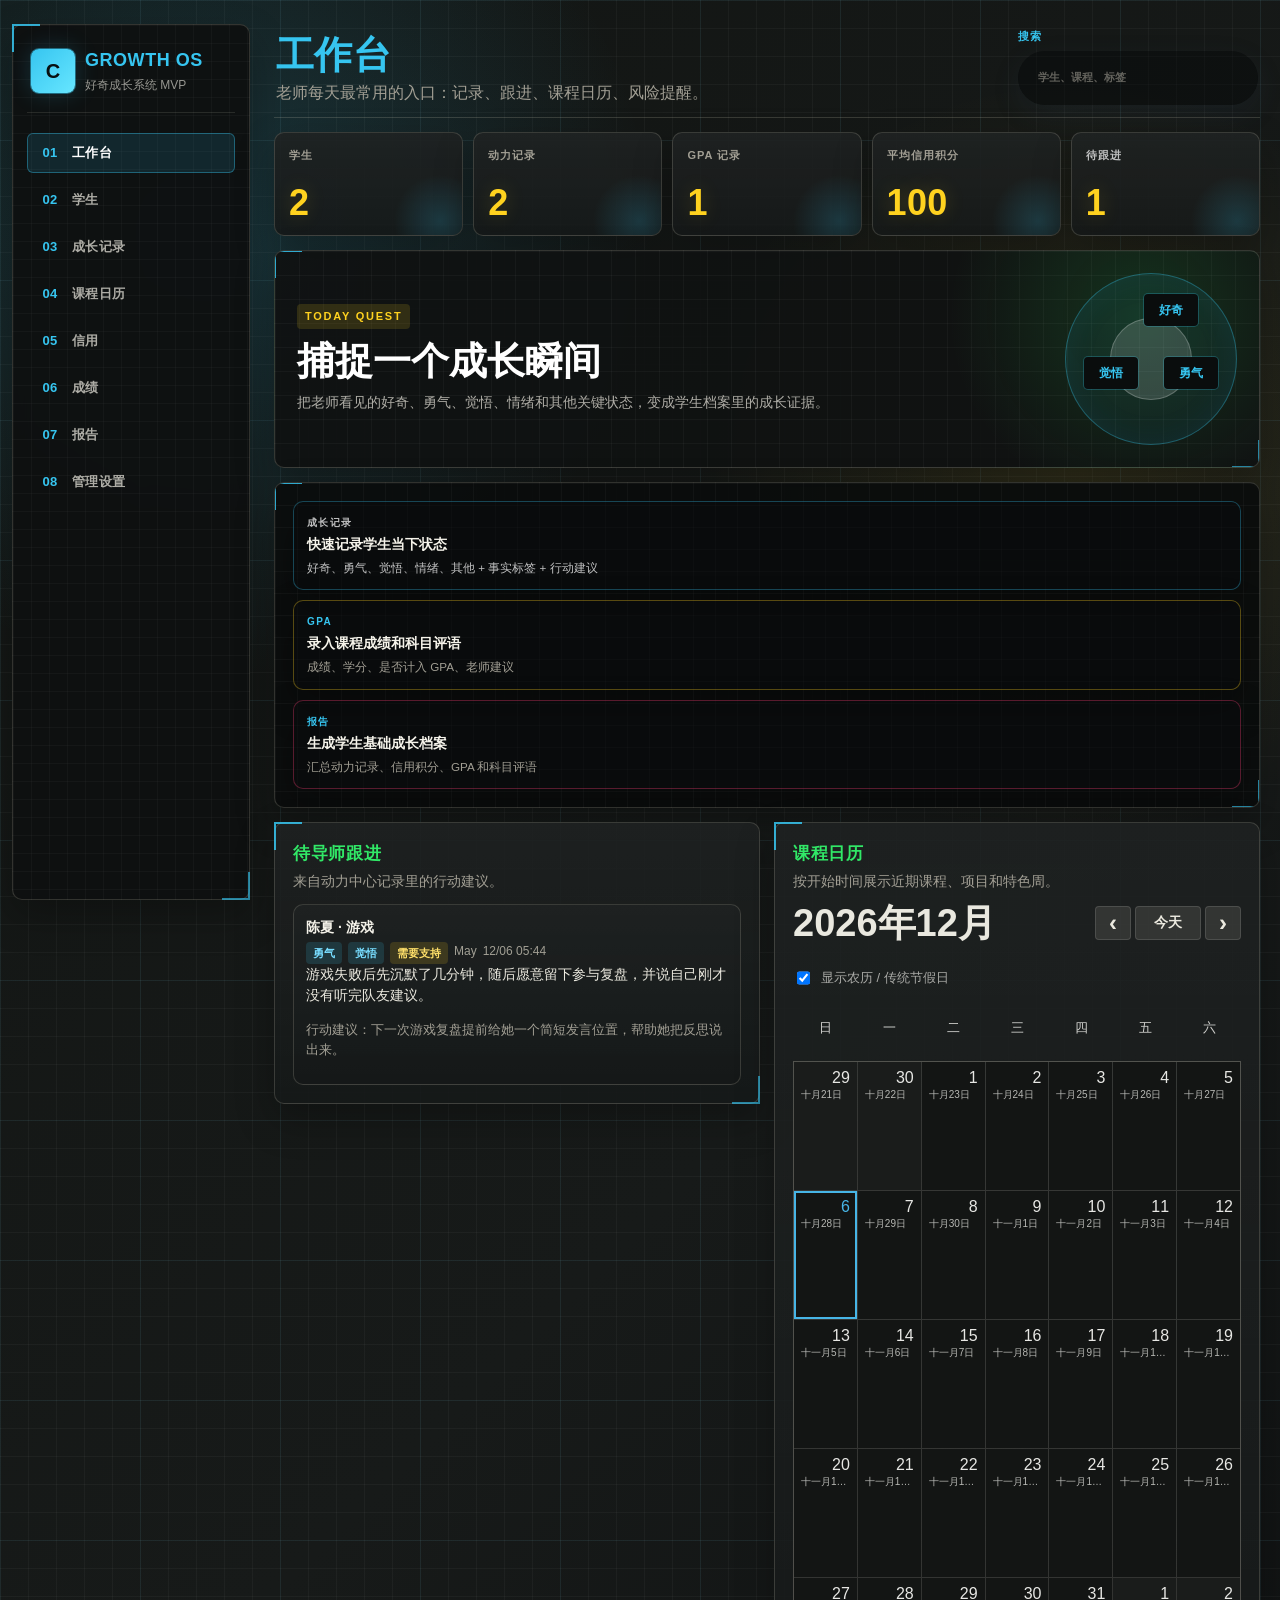
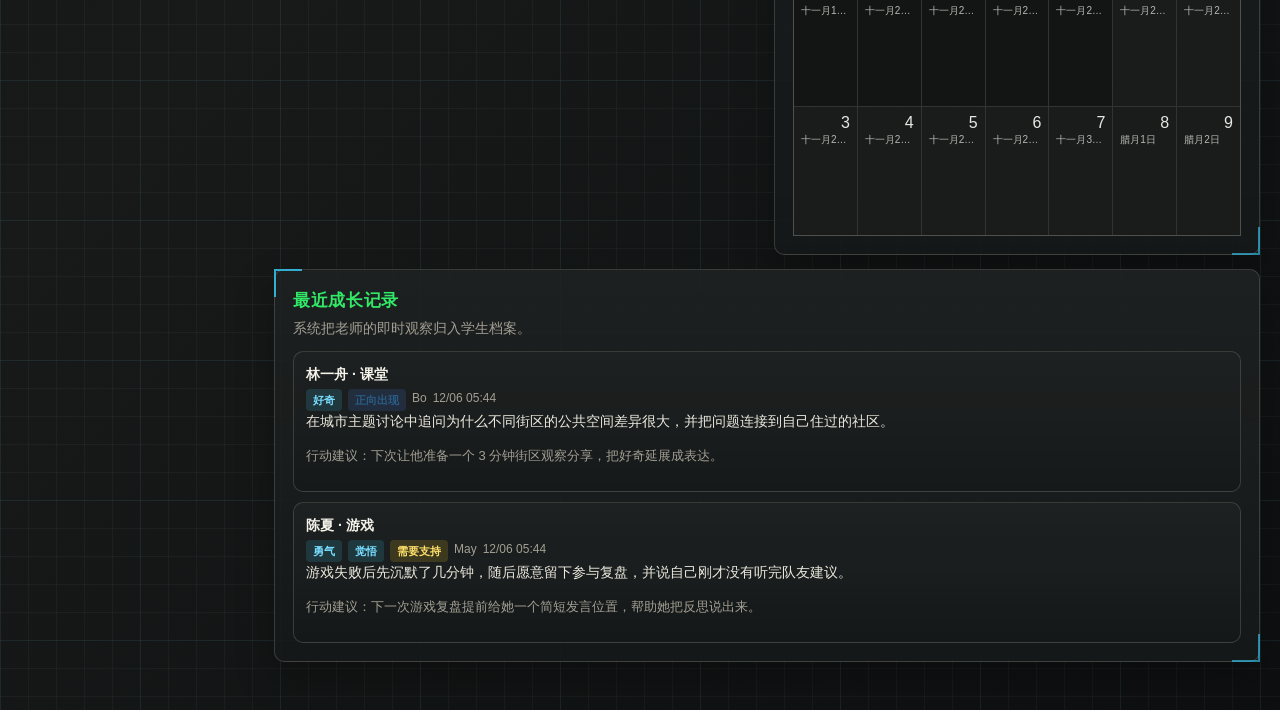
==== growth-os-mvp/index.html @ 8e1466d5 "Add Growth OS MVP" ====
<!doctype html>
<html lang="zh-CN">
<head>
  <meta charset="utf-8">
  <meta name="viewport" content="width=device-width, initial-scale=1">
  <title>CURIONESTY Growth OS MVP</title>
  <link rel="stylesheet" href="./styles.css">
</head>
<body>
  <div class="app-shell">
    <aside class="sidebar" aria-label="主导航">
      <div class="brand">
        <div class="brand-mark">C</div>
        <div>
          <div class="brand-title">Growth OS</div>
          <div class="brand-subtitle">好奇成长系统 MVP</div>
        </div>
      </div>
      <nav class="nav" id="nav"></nav>
    </aside>

    <main class="main">
      <header class="topbar">
        <div>
          <h1 id="pageTitle">工作台</h1>
          <p id="pageSubtitle">老师每天最常用的入口：记录、跟进、课程日历、风险提醒。</p>
        </div>
        <div class="top-actions">
          <label class="search-box">
            <span>搜索</span>
            <input id="globalSearch" type="search" placeholder="学生、课程、标签">
          </label>
        </div>
      </header>

      <section class="view active" id="view-dashboard" data-title="工作台" data-subtitle="老师每天最常用的入口：记录、跟进、课程日历、风险提醒。">
        <div class="stats-grid">
          <div class="stat-block">
            <span>学生</span>
            <strong id="statStudents">0</strong>
          </div>
          <div class="stat-block">
            <span>动力记录</span>
            <strong id="statMotivation">0</strong>
          </div>
          <div class="stat-block">
            <span>GPA 记录</span>
            <strong id="statGrades">0</strong>
          </div>
          <div class="stat-block">
            <span>平均信用积分</span>
            <strong id="statCredit">0</strong>
          </div>
          <div class="stat-block">
            <span>待跟进</span>
            <strong id="statFollowups">0</strong>
          </div>
        </div>

        <div class="workspace-grid">
          <section class="growth-hero">
            <div>
              <span class="hero-kicker">Today Quest</span>
              <h2>捕捉一个成长瞬间</h2>
              <p>把老师看见的好奇、勇气、觉悟、情绪和其他关键状态，变成学生档案里的成长证据。</p>
            </div>
            <div class="hero-orbit" aria-hidden="true">
              <span>好奇</span>
              <span>勇气</span>
              <span>觉悟</span>
            </div>
          </section>
          <section class="panel calendar-panel">
            <div class="panel-head">
              <h2>今日工作台</h2>
              <p>优先处理老师每天最常用的入口。</p>
            </div>
            <div class="action-list">
              <button class="action-row" data-jump="motivation" type="button">
                <span class="action-kicker">成长记录</span>
                <strong>快速记录学生当下状态</strong>
                <small>好奇、勇气、觉悟、情绪、其他 + 事实标签 + 行动建议</small>
              </button>
              <button class="action-row" data-jump="gpa" type="button">
                <span class="action-kicker">GPA</span>
                <strong>录入课程成绩和科目评语</strong>
                <small>成绩、学分、是否计入 GPA、老师建议</small>
              </button>
              <button class="action-row" data-jump="reports" type="button">
                <span class="action-kicker">报告</span>
                <strong>生成学生基础成长档案</strong>
                <small>汇总动力记录、信用积分、GPA 和科目评语</small>
              </button>
            </div>
          </section>

          <section class="panel">
            <div class="panel-head">
              <h2>待导师跟进</h2>
              <p>来自动力中心记录里的行动建议。</p>
            </div>
            <div id="followupList" class="record-list empty-aware"></div>
          </section>
          <section class="panel">
            <div class="panel-head">
              <h2>课程日历</h2>
              <p>按开始时间展示近期课程、项目和特色周。</p>
            </div>
            <div id="calendarList" class="calendar-list empty-aware"></div>
          </section>
        </div>

        <section class="panel">
          <div class="panel-head">
            <h2>最近成长记录</h2>
            <p>系统把老师的即时观察归入学生档案。</p>
          </div>
          <div id="recentRecords" class="timeline-list empty-aware"></div>
        </section>
      </section>

      <section class="view" id="view-students" data-title="学生档案" data-subtitle="一生一学号，所有中心和项目记录都归入同一个学生档案。">
        <div class="students-layout">
          <section class="panel student-editor-panel">
            <div class="panel-head">
              <h2 id="studentFormTitle">新增学生</h2>
              <p>第一版先保存关键字段，后续可扩展家庭、健康、合同等信息。</p>
            </div>
            <form id="studentForm" class="form-grid">
              <label>中文名<input name="name" required placeholder="例：林一舟"></label>
              <label>英文名<input name="englishName" placeholder="例：Leo"></label>
              <label>学号<input name="studentNo" required placeholder="例：C2026001"></label>
              <label>年龄<input name="age" type="number" min="9" max="20" placeholder="13"></label>
              <label>当前项目
                <select name="program">
                  <option>好奇学习社区</option>
                  <option>KIID SCHOOL 钥匙玩校</option>
                  <option>好奇新生社区</option>
                  <option>好奇·清迈</option>
                </select>
              </label>
              <label>学院标签<select name="academyId" data-academy-select></select></label>
              <label>状态
                <select name="status">
                  <option>好奇在读</option>
                  <option>毕业</option>
                  <option>离开</option>
                  <option>成都新生社区在读</option>
                  <option>深圳新生社区在读</option>
                </select>
              </label>
              <label class="wide">标签<input name="tags" placeholder="阅读强、需要情绪支持、项目型学习"></label>
              <label class="wide">备注<textarea name="notes" rows="3" placeholder="需要老师特别留意的信息"></textarea></label>
              <div class="form-actions wide">
                <button class="primary-button" id="studentSubmitButton" type="submit">保存学生</button>
                <button class="secondary-button" id="cancelStudentEdit" type="button" hidden>取消编辑</button>
              </div>
            </form>
          </section>
          <section class="panel student-list-panel">
            <div class="panel-head">
              <h2>学生列表</h2>
              <p>点击学生可在右侧模块中继续记录。</p>
            </div>
            <details class="filter-details">
              <summary>筛选学生</summary>
              <div class="module-filter-grid">
                <div>
                  <h3>状态筛选</h3>
                  <div id="studentStatusFilters" class="checkbox-grid compact-filter"></div>
                </div>
                <div>
                  <h3>学院筛选</h3>
                  <div id="studentAcademyFilters" class="checkbox-grid compact-filter"></div>
                </div>
              </div>
            </details>
            <div id="studentList" class="student-list empty-aware"></div>
          </section>
          <section class="panel utility-panel">
            <div class="panel-head">
              <h2>名单导入 / 导出</h2>
              <p>使用 CSV/TSV，Excel、Google Sheet、Numbers 都可以打开或另存。</p>
            </div>
            <div class="tool-block">
              <h3>自定义导出字段</h3>
              <div id="studentExportFields" class="checkbox-grid"></div>
              <div class="form-actions">
                <button class="primary-button" id="exportStudentsButton" type="button">导出学生名单</button>
                <button class="secondary-button" id="downloadStudentTemplate" type="button">下载导入模板</button>
              </div>
            </div>
            <div class="tool-block">
              <h3>批量导入学生</h3>
              <label>上传 CSV / TSV 文件<input id="studentImportFile" type="file" accept=".csv,.tsv,.txt,text/csv,text/tab-separated-values"></label>
              <p class="muted-text">导入时按“学号”匹配：学号已存在则更新，学号不存在则新增。</p>
              <div id="studentImportPreview" class="import-preview empty-aware"></div>
            </div>
          </section>
        </div>
      </section>

      <section class="view" id="view-motivation" data-title="成长记录" data-subtitle="老师快速记录学生状态：事实、维度、行动建议，自动进入成长档案。">
        <div class="two-column">
          <section class="panel">
            <div class="panel-head">
              <h2>快速记录</h2>
              <p>目标是 30 秒内完成一条能进入成长档案的事实记录。</p>
            </div>
            <details class="filter-details">
              <summary>筛选学生</summary>
              <div class="module-filter-grid">
                <div>
                  <h3>状态筛选</h3>
                  <div id="motivationStatusFilters" class="checkbox-grid compact-filter"></div>
                </div>
                <div>
                  <h3>学院筛选</h3>
                  <div id="motivationAcademyFilters" class="checkbox-grid compact-filter"></div>
                </div>
              </div>
            </details>
            <form id="motivationForm" class="form-grid">
              <label>学生<select name="studentId" id="motivationStudentSelect" required></select></label>
              <label>记录老师<input name="teacher" required placeholder="例：Bo"></label>
              <label>发生场景
                <select name="scene">
                  <option>课堂</option>
                  <option>学院游戏</option>
                  <option>夜总会</option>
                  <option>嗨玩周</option>
                  <option>常识周</option>
                  <option>露营周</option>
                  <option>创造周</option>
                  <option>做事</option>
                  <option>自由时间</option>
                  <option>假期</option>
                  <option>阅读</option>
                  <option>运动</option>
                  <option>生活</option>
                  <option>冲突</option>
                  <option>夏令营</option>
                  <option>冬令营</option>
                  <option>其他时间</option>
                </select>
              </label>
              <label>状态倾向
                <select name="statusTone">
                  <option>正向出现</option>
                  <option>需要支持</option>
                  <option>明显波动</option>
                </select>
              </label>
              <fieldset class="wide">
                <legend>成长维度</legend>
                <label><input type="checkbox" name="dimension" value="好奇"> 好奇</label>
                <label><input type="checkbox" name="dimension" value="勇气"> 勇气</label>
                <label><input type="checkbox" name="dimension" value="觉悟"> 觉悟</label>
                <label><input type="checkbox" name="dimension" value="情绪"> 情绪</label>
                <label><input type="checkbox" name="dimension" value="其他"> 其他</label>
              </fieldset>
              <label class="wide">事实标签<input name="tags" placeholder="主动提问、面对失败、自我反思"></label>
              <label class="wide">事实描述<textarea name="fact" required rows="4" placeholder="只写老师看到的具体行为，不先下判断。"></textarea></label>
              <label class="wide">行动建议<textarea name="suggestion" rows="3" placeholder="下一步如何支持这个学生。"></textarea></label>
              <label class="check-row wide"><input type="checkbox" name="followUp"> 需要导师跟进</label>
              <button class="primary-button wide" type="submit">保存动力记录</button>
            </form>
          </section>
          <section class="panel">
            <div class="panel-head">
              <h2>动力记录</h2>
              <p>自动进入学生成长时间线。</p>
            </div>
            <div id="motivationList" class="record-list empty-aware"></div>
          </section>
        </div>
      </section>

      <section class="view" id="view-courses" data-title="课程日历" data-subtitle="课程、项目、特色周、节假日和重复排期统一管理。">
        <div class="two-column">
          <section class="panel">
            <div class="panel-head">
              <h2 id="courseFormTitle">新增课程/项目</h2>
              <p>课程可关联中心和成长路径。</p>
            </div>
            <form id="courseForm" class="form-grid">
              <label class="wide">名称<input name="name" required placeholder="例：通识：城市如何生长"></label>
              <label>所属中心
                <select name="center">
                  <option>动力中心</option>
                  <option>游戏中心</option>
                  <option>通识中心</option>
                </select>
              </label>
              <fieldset>
                <legend>成长路径</legend>
                <label><input type="checkbox" name="paths" value="自治"> 自治</label>
                <label><input type="checkbox" name="paths" value="阅读"> 阅读</label>
                <label><input type="checkbox" name="paths" value="通识" checked> 通识</label>
                <label><input type="checkbox" name="paths" value="行动"> 行动</label>
              </fieldset>
              <label>老师<input name="teacher" placeholder="任课老师"></label>
              <fieldset class="wide">
                <legend>属性</legend>
                <label><input type="checkbox" name="attributes" value="特色周"> 特色周</label>
                <label><input type="checkbox" name="attributes" value="必修课程"> 必修课程</label>
                <label><input type="checkbox" name="attributes" value="通识课程"> 通识课程</label>
                <label><input type="checkbox" name="attributes" value="通识选修"> 通识选修</label>
                <label><input type="checkbox" name="attributes" value="项目选修"> 项目选修</label>
                <label><input type="checkbox" name="attributes" value="必读书"> 必读书</label>
                <label><input type="checkbox" name="attributes" value="做事课"> 做事课</label>
              </fieldset>
              <label>开始时间<input name="startAt" type="datetime-local"></label>
              <label>结束时间<input name="endAt" type="datetime-local"></label>
              <label class="check-row"><input type="checkbox" name="repeatWeekly"> 每周重复</label>
              <label>重复到<input name="repeatUntil" type="date"></label>
              <label>规则制定老师<input name="ruleOwner" placeholder="默认任课老师"></label>
              <label>日常表现权重 %<input id="dailyWeightInput" name="dailyWeight" type="number" min="0" max="100" value="60"></label>
              <label>期末测试权重 %<input id="finalWeightInput" name="finalWeight" type="number" min="0" max="100" value="40"></label>
              <label class="wide">说明<textarea name="description" rows="3" placeholder="课程目标、作品要求、是否计入 GPA"></textarea></label>
              <div class="form-actions wide">
                <button class="primary-button" id="courseSubmitButton" type="submit">保存课程/项目</button>
                <button class="secondary-button" id="cancelCourseEdit" type="button" hidden>取消编辑</button>
              </div>
            </form>
          </section>
          <section class="panel">
            <div class="panel-head">
              <h2>课程/项目列表</h2>
              <p>后续可扩展课次、教室、学期、报名名单。</p>
            </div>
            <details class="filter-details">
              <summary>筛选学生范围</summary>
              <div class="module-filter-grid">
                <div>
                  <h3>状态筛选</h3>
                  <div id="courseStatusFilters" class="checkbox-grid compact-filter"></div>
                </div>
                <div>
                  <h3>学院筛选</h3>
                  <div id="courseAcademyFilters" class="checkbox-grid compact-filter"></div>
                </div>
              </div>
            </details>
            <div id="courseStudentPreview" class="student-chip-list"></div>
            <div id="courseList" class="record-list empty-aware"></div>
          </section>
        </div>
      </section>

      <section class="view" id="view-attendance" data-title="信用" data-subtitle="记录信用加减项，查看信用分影响线和风险学生。">
        <section class="panel credit-policy-panel">
          <div class="panel-head">
            <h2>信用积分规则总则</h2>
            <p>默认只显示关键规则；完整总则和管理员编辑已折叠。</p>
          </div>
          <div class="form-actions" style="margin-bottom: 12px;">
            <button class="secondary-button" data-jump="import" type="button">进入管理设置</button>
          </div>
          <div id="creditPolicyView" class="policy-view"></div>
        </section>
        <div class="two-column">
          <section class="panel">
            <div class="panel-head">
              <h2>保存信用积分</h2>
              <p>每位学生每学季默认 100 分，按课程和日期记录加减项。</p>
            </div>
            <details class="filter-details">
              <summary>筛选学生</summary>
              <div class="module-filter-grid">
                <div>
                  <h3>状态筛选</h3>
                  <div id="creditStatusFilters" class="checkbox-grid compact-filter"></div>
                </div>
                <div>
                  <h3>学院筛选</h3>
                  <div id="creditAcademyFilters" class="checkbox-grid compact-filter"></div>
                </div>
              </div>
            </details>
            <div class="tool-block">
              <h3>添加单条信用记录</h3>
              <form id="creditEntryForm" class="form-grid compact">
                <label>学生<select name="studentId" id="creditStudentSelect" required></select></label>
                <label>积分条目<select name="ruleId" data-credit-rule-select required></select></label>
                <label>日期<input name="date" type="date" required></label>
                <label>记录老师<input name="teacher" placeholder="记录老师"></label>
                <label class="wide">关联课程/项目<select name="courseId" data-course-select-optional></select></label>
                <label class="wide">备注<input name="note" placeholder="例：生活老师审核通过；迟到20分钟；公共服务完成"></label>
                <button class="primary-button wide" type="submit">添加信用条目</button>
              </form>
            </div>
            <div class="tool-block">
              <h3>批量记录</h3>
            <form id="attendanceForm" class="attendance-form">
              <div class="form-grid compact">
                <label>课程/项目<select name="courseId" data-course-select required></select></label>
                <label>日期<input name="date" type="date" required></label>
                <label>记录老师<input name="teacher" placeholder="记录老师"></label>
              </div>
              <div id="attendanceTable" class="attendance-table"></div>
              <button class="primary-button" type="submit">保存本次信用积分</button>
            </form>
            </div>
          </section>
        </div>
        <section class="panel">
          <div class="panel-head">
            <h2>最近信用积分</h2>
            <p>可在总览页和学生报告中汇总。</p>
          </div>
          <div id="attendanceList" class="record-list empty-aware"></div>
        </section>
        <section class="panel">
          <div class="panel-head">
            <h2>信用数据分析</h2>
            <p>按 100 分初始分和 2.6 规则自动判断福利、限制、复活风险。</p>
          </div>
          <div id="creditAnalytics"></div>
        </section>
      </section>

      <section class="view" id="view-gpa" data-title="成绩" data-subtitle="录入课程表现、科目评语、GPA 和老师评分规则快照。">
        <div class="two-column">
          <section class="panel">
            <div class="panel-head">
              <h2>录入课程表现</h2>
              <p>先记录日常表现和科目评语；如果有期末测试，系统按课程规则合成总评。</p>
            </div>
            <details class="filter-details">
              <summary>筛选学生</summary>
              <div class="module-filter-grid">
                <div>
                  <h3>状态筛选</h3>
                  <div id="gradeStatusFilters" class="checkbox-grid compact-filter"></div>
                </div>
                <div>
                  <h3>学院筛选</h3>
                  <div id="gradeAcademyFilters" class="checkbox-grid compact-filter"></div>
                </div>
              </div>
            </details>
            <form id="gradeForm" class="form-grid">
              <label>学生<select name="studentId" id="gradeStudentSelect" required></select></label>
              <label>课程/科目<select name="courseId" data-course-select required></select></label>
              <label>任课老师<input name="teacher" required placeholder="任课老师"></label>
              <label>周期<input name="term" placeholder="2026 春季 / 项目第 1 期"></label>
              <label>日常表现<input name="dailyScore" required type="number" min="0" max="100" placeholder="88"></label>
              <label>期末测试<input name="finalScore" type="number" min="0" max="100" placeholder="可留空"></label>
              <label>学分/权重<input name="credit" type="number" min="0.5" step="0.5" value="1"></label>
              <label class="check-row wide"><input type="checkbox" name="countsGpa" checked> 计入 GPA</label>
              <label class="wide">科目评语<textarea name="comment" required rows="4" placeholder="学生在本科目中的表现、优势、困难与下一步建议。"></textarea></label>
              <label class="wide">代表性作品/链接<input name="artifact" placeholder="作品链接或文件名"></label>
              <button class="primary-button wide" type="submit">保存成绩与评语</button>
            </form>
          </section>
          <section class="panel">
            <div class="panel-head">
              <h2>GPA 输出</h2>
              <p>按学生汇总已录入且计入 GPA 的课程。</p>
            </div>
            <div id="gpaSummary" class="gpa-grid empty-aware"></div>
            <div id="gradeList" class="record-list empty-aware"></div>
          </section>
        </div>
      </section>

      <section class="view" id="view-reports" data-title="报告" data-subtitle="筛选学生，生成内部成长档案草稿，后续扩展家长版和学生版。">
        <section class="panel">
          <div class="panel-head">
            <h2>生成报告</h2>
            <p>先生成内部草稿，后续再做家长版、学生版、导师版模板。</p>
          </div>
          <details class="filter-details">
            <summary>筛选学生</summary>
            <div class="report-filter-grid">
              <div>
                <h3>状态筛选</h3>
                <div id="reportStatusFilters" class="checkbox-grid compact-filter"></div>
              </div>
              <div>
                <h3>学院筛选</h3>
                <div id="reportAcademyFilters" class="checkbox-grid compact-filter"></div>
              </div>
            </div>
          </details>
          <div class="report-controls">
            <label>选择学生<select id="reportStudent"></select></label>
            <button class="primary-button" id="generateReport" type="button">生成报告</button>
            <button class="secondary-button" id="printReport" type="button">打印 / 存为 PDF</button>
          </div>
        </section>
        <article id="reportOutput" class="report-output panel"></article>
      </section>

      <section class="view" id="view-import" data-title="管理设置" data-subtitle="管理员维护基础设置、规则、导入导出和外部资料归档。">
        <section class="settings-hero panel">
          <div>
            <span class="hero-kicker">Admin Settings</span>
            <h2>把配置放在后台，把老师的页面留给记录和判断</h2>
            <p>学院、校历、信用规则、外部资料归档都在这里维护。正式版接权限后，本页只对管理员开放。</p>
          </div>
        </section>
        <div class="two-column">
          <section class="panel">
            <div class="panel-head">
              <h2>学院设置</h2>
              <p>新增、编辑、删除学院；离开和毕业学生会自动归为无学院。</p>
            </div>
            <form id="academyForm" class="form-grid compact">
              <label>学院名称<input name="name" required placeholder="例：赤焰学院"></label>
              <label>学院颜色
                <select name="color">
                  <option value="red">红</option>
                  <option value="yellow">黄</option>
                  <option value="blue">蓝</option>
                  <option value="green">绿</option>
                  <option value="teal">青</option>
                  <option value="violet">紫</option>
                </select>
              </label>
              <div class="form-actions wide">
                <button class="primary-button" id="academySubmitButton" type="submit">新增学院</button>
                <button class="secondary-button" id="cancelAcademyEdit" type="button" hidden>取消编辑</button>
              </div>
            </form>
            <div id="academyList" class="academy-list empty-aware"></div>
          </section>
          <section class="panel">
            <div class="panel-head">
              <h2>校历与节假日</h2>
              <p>节假日会显示在总览日历，并让每周重复课程自动跳过。</p>
            </div>
            <form id="holidayForm" class="form-grid compact">
              <label>开始日期<input name="startDate" type="date" required></label>
              <label>结束日期<input name="endDate" type="date" required></label>
              <label>名称<input name="label" required placeholder="例：国庆假期"></label>
              <button class="primary-button wide" type="submit">保存节假日</button>
            </form>
            <div id="holidayList" class="record-list empty-aware"></div>
          </section>
          <section class="panel">
            <div class="panel-head">
              <h2>信用规则设置</h2>
              <p>维护信用积分标签和分值。修改规则不会改动历史记录。</p>
            </div>
            <div class="form-actions" style="margin-bottom: 12px;">
              <button class="secondary-button" id="importCreditPolicyRules" type="button">导入信用积分规则 2.6 模板</button>
            </div>
            <form id="creditRuleForm" class="form-grid compact">
              <label>标签项目<input name="label" required placeholder="例：主动组织复盘"></label>
              <label>分值<input name="points" required type="number" step="1" placeholder="例：3 或 -1"></label>
              <div class="form-actions wide">
                <button class="primary-button" id="creditRuleSubmitButton" type="submit">保存规则</button>
                <button class="secondary-button" id="cancelCreditRuleEdit" type="button" hidden>取消编辑</button>
              </div>
            </form>
            <div id="creditRuleList" class="record-list empty-aware"></div>
          </section>
          <section class="panel">
            <div class="panel-head">
              <h2>信用总则</h2>
              <p>编辑公开展示的信用积分规则总则。</p>
            </div>
            <details class="admin-details">
              <summary>编辑信用积分总则</summary>
              <form id="creditPolicyForm" class="form-grid">
                <label class="wide">规则总则<textarea name="content" rows="14"></textarea></label>
                <div class="form-actions wide">
                  <button class="primary-button" type="submit">保存总则</button>
                  <button class="secondary-button" id="resetCreditPolicy" type="button">恢复默认 2.6 总则</button>
                </div>
              </form>
            </details>
          </section>
          <section class="panel">
            <div class="panel-head">
              <h2>登记外部资料</h2>
              <p>第一版先记录来源和归档意图，后续再接 Google、Notion、Gmail API。</p>
            </div>
            <details class="admin-details">
              <summary>登记一条外部资料</summary>
              <form id="importForm" class="form-grid">
                <label>来源平台
                  <select name="source">
                    <option>QUIP</option>
                    <option>Google Classroom</option>
                    <option>Notion</option>
                    <option>Google Sheet</option>
                    <option>Google Drive</option>
                    <option>Gmail</option>
                    <option>Excel / CSV</option>
                    <option>PDF / Word</option>
                  </select>
                </label>
                <label>匹配学生<select name="studentId" data-student-select></select></label>
                <label>归档类型
                  <select name="archiveType">
                    <option>动力记录</option>
                    <option>阅读记录</option>
                    <option>项目记录</option>
                    <option>作品附件</option>
                    <option>家校沟通</option>
                    <option>成绩或信用积分</option>
                  </select>
                </label>
                <label>审核状态
                  <select name="status">
                    <option>待确认</option>
                    <option>已归档</option>
                    <option>无法匹配</option>
                  </select>
                </label>
                <label class="wide">原始链接/文件名<input name="link" placeholder="粘贴链接或写文件名"></label>
                <label class="wide">摘要<textarea name="summary" rows="3" placeholder="这份资料大概是什么，为什么要归档。"></textarea></label>
                <button class="primary-button wide" type="submit">保存导入记录</button>
              </form>
            </details>
          </section>
          <section class="panel">
            <div class="panel-head">
              <h2>导入记录</h2>
              <p>保留来源，方便以后追溯。</p>
            </div>
            <div id="importList" class="record-list empty-aware"></div>
          </section>
          <section class="panel danger-zone">
            <div class="panel-head">
              <h2>数据维护</h2>
              <p>仅管理员或测试阶段使用。正式版应加入权限、备份和操作日志。</p>
            </div>
            <div class="form-actions">
              <button class="secondary-button" id="seedButton" type="button">恢复样例数据</button>
              <button class="ghost-button danger" id="clearButton" type="button">清空本地数据</button>
            </div>
          </section>
        </div>
      </section>
    </main>
  </div>

  <template id="emptyTemplate">
    <div class="empty-state">还没有数据，先从左侧表单新增一条。</div>
  </template>

  <script src="./app.js"></script>
</body>
</html>
---- growth-os-mvp/styles.css ----
:root {
  --bg: #f7f4ec;
  --panel: #ffffff;
  --ink: #1f2730;
  --muted: #65717e;
  --line: #dbe1e6;
  --teal: #23806f;
  --teal-strong: #176858;
  --blue: #2f6f9e;
  --gold: #b67a24;
  --red: #a94f42;
  --green: #557a2f;
  --soft-teal: #e8f3ef;
  --soft-blue: #e9f0f6;
  --soft-gold: #f5eee1;
  --academy-red: #d95545;
  --academy-yellow: #d9a928;
  --academy-blue: #3178b7;
  --academy-green: #31906d;
  --shadow: 0 12px 30px rgba(25, 35, 45, 0.07);
}

* {
  box-sizing: border-box;
}

body {
  margin: 0;
  min-height: 100vh;
  background:
    radial-gradient(circle at top left, rgba(35, 128, 111, 0.14), transparent 28rem),
    linear-gradient(135deg, #f8f5ed 0%, #eef4f1 48%, #f7f4ec 100%);
  color: var(--ink);
  font-family: -apple-system, BlinkMacSystemFont, "Segoe UI", "PingFang SC",
    "Hiragino Sans GB", "Microsoft YaHei", sans-serif;
  line-height: 1.5;
}

button,
input,
select,
textarea {
  font: inherit;
}

button {
  cursor: pointer;
}

.app-shell {
  display: grid;
  grid-template-columns: 280px minmax(0, 1fr);
  min-height: 100vh;
}

.sidebar {
  position: sticky;
  top: 0;
  height: 100vh;
  display: flex;
  flex-direction: column;
  background: linear-gradient(180deg, #10181d 0%, #17241f 100%);
  color: #f8fafb;
  padding: 22px 16px;
}

.brand {
  display: flex;
  align-items: center;
  gap: 12px;
  padding: 6px 6px 22px;
  border-bottom: 1px solid rgba(255, 255, 255, 0.12);
}

.brand-mark {
  width: 42px;
  height: 42px;
  display: grid;
  place-items: center;
  border-radius: 50%;
  background: conic-gradient(from 20deg, var(--academy-red), var(--academy-yellow), var(--academy-blue), var(--academy-green), var(--academy-red));
  font-weight: 800;
  font-size: 22px;
}

.brand-title {
  font-weight: 780;
  font-size: 18px;
}

.brand-subtitle {
  color: rgba(255, 255, 255, 0.66);
  font-size: 13px;
  margin-top: 2px;
}

.nav {
  display: grid;
  gap: 6px;
  margin-top: 20px;
}

.nav-button {
  width: 100%;
  display: flex;
  align-items: center;
  gap: 10px;
  min-height: 42px;
  padding: 9px 12px;
  border: 0;
  border-radius: 8px;
  background: transparent;
  color: rgba(255, 255, 255, 0.78);
  text-align: left;
}

.nav-button:hover,
.nav-button.active {
  background: rgba(255, 255, 255, 0.1);
  color: #ffffff;
}

.nav-icon {
  width: 24px;
  color: rgba(255, 255, 255, 0.65);
  text-align: center;
  font-weight: 700;
}

.main {
  min-width: 0;
  padding: 28px;
}

.topbar {
  display: flex;
  justify-content: space-between;
  align-items: flex-start;
  gap: 20px;
  margin-bottom: 22px;
}

h1,
h2,
h3,
p {
  margin-top: 0;
}

h1 {
  margin-bottom: 4px;
  font-size: 30px;
  letter-spacing: 0;
}

h2 {
  margin-bottom: 4px;
  font-size: 20px;
  letter-spacing: 0;
}

h3 {
  margin-bottom: 4px;
  font-size: 16px;
  letter-spacing: 0;
}

#pageSubtitle,
.panel-head p {
  color: var(--muted);
  margin-bottom: 0;
}

.top-actions {
  display: flex;
  align-items: center;
  gap: 12px;
}

.search-box {
  min-width: 260px;
  display: grid;
  gap: 6px;
  color: var(--muted);
  font-size: 13px;
}

input,
select,
textarea {
  width: 100%;
  border: 1px solid var(--line);
  border-radius: 8px;
  background: #fff;
  color: var(--ink);
  padding: 10px 11px;
  outline: none;
}

textarea {
  resize: vertical;
}

input:focus,
select:focus,
textarea:focus {
  border-color: var(--teal);
  box-shadow: 0 0 0 3px rgba(35, 128, 111, 0.14);
}

.view {
  display: none;
}

.view.active {
  display: grid;
  gap: 18px;
}

.panel {
  background: var(--panel);
  border: 1px solid var(--line);
  border-radius: 8px;
  box-shadow: var(--shadow);
  padding: 20px;
}

.calendar-panel {
  grid-column: 1 / -1;
  background: #1f201e;
  border-color: #3b3c39;
  color: #e7e7e4;
  overflow: hidden;
  border-radius: 34px;
}

.calendar-panel .panel-head {
  display: none;
}

.growth-hero {
  grid-column: 1 / -1;
  display: grid;
  grid-template-columns: minmax(0, 1fr) auto;
  gap: 24px;
  align-items: center;
  min-height: 190px;
  padding: 28px;
  border-radius: 8px;
  color: #fff;
  background:
    linear-gradient(135deg, rgba(18, 29, 35, 0.96), rgba(28, 85, 75, 0.92)),
    radial-gradient(circle at 80% 20%, rgba(217, 169, 40, 0.35), transparent 18rem);
  box-shadow: var(--shadow);
  overflow: hidden;
}

.growth-hero h2 {
  font-size: clamp(28px, 4vw, 48px);
  line-height: 1.05;
  margin-bottom: 10px;
}

.growth-hero p {
  max-width: 640px;
  margin: 0;
  color: rgba(255, 255, 255, 0.76);
  font-size: 17px;
}

.hero-kicker {
  display: inline-flex;
  margin-bottom: 12px;
  color: #f6d179;
  font-size: 13px;
  font-weight: 800;
  letter-spacing: 0.08em;
  text-transform: uppercase;
}

.hero-orbit {
  width: 210px;
  aspect-ratio: 1;
  display: grid;
  place-items: center;
  position: relative;
  border: 1px solid rgba(255, 255, 255, 0.22);
  border-radius: 50%;
}

.hero-orbit::before {
  content: "";
  width: 82px;
  aspect-ratio: 1;
  border-radius: 50%;
  background: rgba(255, 255, 255, 0.14);
  box-shadow: inset 0 0 0 1px rgba(255, 255, 255, 0.22);
}

.hero-orbit span {
  position: absolute;
  min-width: 54px;
  text-align: center;
  padding: 7px 9px;
  border-radius: 999px;
  background: rgba(255, 255, 255, 0.14);
  color: #fff;
  font-size: 13px;
  font-weight: 760;
}

.hero-orbit span:nth-child(1) { top: 20px; left: 78px; }
.hero-orbit span:nth-child(2) { right: 18px; bottom: 55px; }
.hero-orbit span:nth-child(3) { left: 18px; bottom: 55px; }

.panel-head {
  margin-bottom: 16px;
}

.stats-grid {
  display: grid;
  grid-template-columns: repeat(5, minmax(0, 1fr));
  gap: 14px;
}

.stat-block {
  min-height: 116px;
  display: flex;
  flex-direction: column;
  justify-content: space-between;
  background: var(--panel);
  border: 1px solid var(--line);
  border-radius: 8px;
  box-shadow: var(--shadow);
  padding: 18px;
}

.stat-block span {
  color: var(--muted);
  font-size: 14px;
}

.stat-block strong {
  font-size: 38px;
  line-height: 1;
}

.workspace-grid,
.two-column {
  display: grid;
  grid-template-columns: minmax(0, 1fr) minmax(0, 1fr);
  gap: 18px;
  align-items: start;
}

.form-grid {
  display: grid;
  grid-template-columns: repeat(2, minmax(0, 1fr));
  gap: 14px;
}

.form-grid.compact {
  grid-template-columns: repeat(3, minmax(0, 1fr));
  margin-bottom: 16px;
}

label {
  display: grid;
  gap: 7px;
  color: var(--muted);
  font-size: 13px;
}

.wide {
  grid-column: 1 / -1;
}

fieldset {
  display: flex;
  flex-wrap: wrap;
  gap: 12px;
  border: 1px solid var(--line);
  border-radius: 8px;
  padding: 12px;
}

legend {
  color: var(--muted);
  font-size: 13px;
  padding: 0 6px;
}

fieldset label,
.check-row {
  display: flex;
  align-items: center;
  gap: 8px;
}

fieldset input,
.check-row input {
  width: auto;
}

.primary-button,
.secondary-button,
.ghost-button {
  min-height: 40px;
  border-radius: 8px;
  padding: 10px 14px;
  border: 1px solid transparent;
  font-weight: 680;
}

.form-actions {
  display: flex;
  gap: 10px;
  flex-wrap: wrap;
}

.item-actions {
  display: flex;
  gap: 8px;
  align-items: flex-start;
}

.small-button {
  min-height: 32px;
  padding: 6px 9px;
  font-size: 13px;
}

.primary-button {
  color: #fff;
  background: var(--teal);
}

.primary-button:hover {
  background: var(--teal-strong);
}

.secondary-button {
  color: var(--teal-strong);
  background: var(--soft-teal);
  border-color: rgba(35, 128, 111, 0.18);
}

.ghost-button {
  background: rgba(255, 255, 255, 0.08);
  color: rgba(255, 255, 255, 0.86);
  border-color: rgba(255, 255, 255, 0.1);
}

.ghost-button.danger {
  color: #ffd7d1;
}

.action-list,
.student-list,
.record-list,
.timeline-list,
.gpa-grid {
  display: grid;
  gap: 10px;
}

.action-row {
  display: grid;
  gap: 5px;
  width: 100%;
  min-height: 92px;
  padding: 15px;
  border: 1px solid var(--line);
  border-radius: 8px;
  background: #fff;
  text-align: left;
}

.action-row:hover {
  border-color: rgba(35, 128, 111, 0.5);
  background: #fbfdfb;
}

.action-kicker {
  color: var(--teal);
  font-size: 13px;
  font-weight: 760;
}

.action-row small {
  color: var(--muted);
}

.student-item,
.record-item,
.timeline-item,
.gpa-item {
  border: 1px solid var(--line);
  border-radius: 8px;
  background: #fff;
  padding: 14px;
}

.student-item {
  display: grid;
  grid-template-columns: minmax(0, 1fr) auto;
  gap: 12px;
  align-items: start;
}

.item-title {
  font-weight: 720;
  color: var(--ink);
  margin-bottom: 4px;
}

.item-meta {
  display: flex;
  flex-wrap: wrap;
  gap: 7px;
  color: var(--muted);
  font-size: 13px;
}

.pill {
  display: inline-flex;
  align-items: center;
  min-height: 24px;
  padding: 3px 8px;
  border-radius: 999px;
  background: var(--soft-blue);
  color: #295d86;
  font-size: 12px;
  font-weight: 650;
}

.academy-list {
  display: grid;
  grid-template-columns: repeat(2, minmax(0, 1fr));
  gap: 10px;
  margin-top: 14px;
}

.academy-pill {
  display: inline-flex;
  align-items: center;
  min-height: 25px;
  padding: 4px 9px;
  border-radius: 999px;
  color: #fff;
  font-size: 12px;
  font-weight: 760;
}

.academy-red { background: var(--academy-red); }
.academy-yellow { background: var(--academy-yellow); color: #2f2610; }
.academy-blue { background: var(--academy-blue); }
.academy-green { background: var(--academy-green); }
.academy-teal { background: var(--teal); }
.academy-violet { background: #6c5d93; }
.academy-none { background: #7b8792; }

.tool-block {
  border-top: 1px solid var(--line);
  padding-top: 16px;
  margin-top: 16px;
}

.tool-block:first-of-type {
  border-top: 0;
  padding-top: 0;
  margin-top: 0;
}

.checkbox-grid {
  display: grid;
  grid-template-columns: repeat(2, minmax(0, 1fr));
  gap: 8px;
  margin: 10px 0 14px;
}

.import-preview {
  margin-top: 12px;
}

.import-summary {
  display: flex;
  gap: 10px;
  align-items: center;
  justify-content: space-between;
  flex-wrap: wrap;
  border: 1px solid var(--line);
  border-radius: 8px;
  padding: 12px;
  background: #fbfdfb;
}

.mini-table {
  display: grid;
  gap: 6px;
  margin-top: 10px;
}

.mini-table div {
  display: grid;
  grid-template-columns: 110px minmax(0, 1fr) 100px;
  gap: 8px;
  align-items: center;
  border: 1px solid var(--line);
  border-radius: 8px;
  padding: 8px 10px;
  background: #fff;
  color: var(--muted);
  font-size: 13px;
}

.mini-table strong {
  color: var(--ink);
}

.pill.teal {
  background: var(--soft-teal);
  color: var(--teal-strong);
}

.pill.gold {
  background: var(--soft-gold);
  color: #855817;
}

.pill.red {
  background: #f7e8e5;
  color: #924237;
}

.pill.violet {
  background: #efeaf6;
  color: #5c4f83;
}

.pill.blue {
  background: #e6f4ff;
  color: #216a95;
}

.calendar-list {
  display: grid;
  gap: 14px;
}

.calendar-toolbar {
  display: flex;
  align-items: center;
  justify-content: space-between;
  gap: 12px;
}

.calendar-toolbar strong {
  color: #e8e8e5;
  font-size: clamp(30px, 4vw, 48px);
  line-height: 1;
  font-weight: 650;
  letter-spacing: 0;
}

.calendar-nav {
  display: flex;
  gap: 4px;
  align-items: center;
}

.calendar-nav-button,
.calendar-today-button {
  border: 1px solid rgba(255, 255, 255, 0.12);
  border-radius: 8px;
  background: #5a5b58;
  color: #f3f3f0;
  font-weight: 800;
  min-height: 40px;
}

.calendar-nav-button {
  width: 42px;
  font-size: 30px;
  line-height: 1;
}

.calendar-today-button {
  padding: 0 18px;
  font-size: 18px;
}

.calendar-weekdays,
.calendar-grid {
  display: grid;
  grid-template-columns: repeat(7, minmax(0, 1fr));
}

.calendar-toggle {
  display: flex;
  align-items: center;
  gap: 8px;
  color: #a9aaa6;
  font-size: 13px;
}

.calendar-toggle input {
  width: auto;
}

.calendar-weekdays span {
  color: #d2d2cf;
  font-size: 15px;
  font-weight: 500;
  text-align: center;
  padding: 4px 0 10px;
}

.calendar-grid {
  border: 1px solid #3f403d;
  border-radius: 0;
  overflow: hidden;
  background: #3f403d;
  gap: 1px;
  grid-template-rows: repeat(6, minmax(150px, 1fr));
  position: relative;
}

.calendar-cell {
  min-height: 150px;
  background: #20211f;
  padding: 7px;
  position: relative;
}

.calendar-cell.muted {
  background: #242522;
  color: #6e6f6b;
}

.calendar-cell.today {
  box-shadow: inset 0 0 0 2px #47b5e6;
}

.calendar-day-number {
  width: auto;
  height: auto;
  display: block;
  text-align: right;
  border-radius: 0;
  color: #e7e7e4;
  font-size: 18px;
  font-weight: 500;
  line-height: 1.1;
}

.calendar-lunar {
  position: static;
  margin-top: 2px;
  color: #b7b8b4;
  font-size: 11px;
  font-weight: 400;
  line-height: 1.15;
  max-width: 100%;
  overflow: hidden;
  text-overflow: ellipsis;
  white-space: nowrap;
}

.calendar-cell.today .calendar-day-number {
  color: #47b5e6;
}

.calendar-events {
  display: grid;
  gap: 4px;
  margin-top: 5px;
}

.calendar-event {
  display: flex;
  gap: 4px;
  align-items: center;
  border-radius: 999px;
  background: #275a69;
  color: #54c7f5;
  align-self: start;
  min-height: 22px;
  margin: calc(48px + (var(--event-slot, 0) * 26px)) 4px 0;
  padding: 2px 10px 2px 8px;
  min-width: 0;
  box-shadow: 0 5px 14px rgba(0, 0, 0, 0.18);
  position: relative;
  z-index: 5;
  overflow: visible;
}

.calendar-event.event-color-1 { background: #24576a; color: #6fd4ff; }
.calendar-event.event-color-2 { background: #214f4b; color: #72ded0; }
.calendar-event.event-color-3 { background: #6b5420; color: #ffd35d; }
.calendar-event.event-color-4 { background: #573d72; color: #d9a7ff; }
.calendar-event.event-color-5 { background: #6d3634; color: #ff9b8d; }
.calendar-event.event-color-6 { background: #295f3d; color: #8ee6a8; }
.calendar-event.event-color-7 { background: #394c85; color: #9eb8ff; }
.calendar-event.event-color-8 { background: #65405f; color: #f4a4dc; }
.calendar-event.event-holiday { background: #742342; color: #ff5a93; }

.calendar-event span {
  flex: 0 0 auto;
  color: #7dd7ff;
  font-size: 9px;
  font-weight: 500;
  opacity: 0.9;
}

.calendar-event strong {
  flex: 0 0 auto;
  overflow: visible;
  text-overflow: clip;
  white-space: nowrap;
  font-size: 13px;
  font-weight: 600;
  line-height: 1;
}

.calendar-event[class*="event-color-"] span,
.calendar-event.event-holiday span {
  color: currentColor;
}

.calendar-more {
  color: #a9aaa6;
  font-size: 12px;
  font-weight: 700;
}

.muted-text {
  color: var(--muted);
  font-size: 13px;
}

.empty-state {
  border: 1px dashed var(--line);
  border-radius: 8px;
  padding: 18px;
  color: var(--muted);
  background: #fafbfa;
  text-align: center;
}

.attendance-table {
  display: grid;
  gap: 8px;
  margin-bottom: 16px;
}

.attendance-row {
  display: grid;
  grid-template-columns: minmax(0, 1fr) 180px;
  gap: 12px;
  align-items: center;
  border: 1px solid var(--line);
  border-radius: 8px;
  padding: 10px;
  background: #fff;
}

.credit-policy-panel {
  margin-bottom: 18px;
}

.policy-view {
  display: grid;
  gap: 12px;
}

.policy-summary-grid {
  display: grid;
  grid-template-columns: repeat(3, minmax(0, 1fr));
  gap: 12px;
}

.policy-summary-card {
  border: 1px solid rgba(18, 21, 31, 0.08);
  border-radius: 8px;
  background: #fff;
  padding: 14px;
}

.policy-summary-card strong {
  display: block;
  margin-bottom: 6px;
  font-size: 15px;
}

.policy-summary-card p {
  color: var(--muted);
  font-size: 13px;
  line-height: 1.55;
}

.policy-full-details {
  border: 1px solid var(--line);
  border-radius: 8px;
  background: #fff;
  padding: 12px 14px;
}

.policy-full-details summary {
  cursor: pointer;
  font-weight: 800;
}

.policy-sections {
  display: grid;
  grid-template-columns: repeat(2, minmax(0, 1fr));
  gap: 12px;
  margin-top: 12px;
}

.policy-section {
  border: 1px solid var(--line);
  border-radius: 8px;
  background: #fff;
  padding: 14px;
}

.policy-section:first-child {
  grid-column: 1 / -1;
  background: #f7fbfa;
  color: var(--ink);
}

.policy-section h3 {
  font-size: 16px;
  margin-bottom: 8px;
}

.policy-section p {
  color: inherit;
  font-size: 13px;
  line-height: 1.75;
  white-space: normal;
}

.admin-details {
  margin-top: 14px;
  border-top: 1px solid var(--line);
  padding-top: 12px;
}

.admin-details summary {
  cursor: pointer;
  font-weight: 800;
  color: var(--teal-strong);
}

.admin-details textarea {
  min-height: 420px;
  font-family: inherit;
  line-height: 1.65;
}

.students-layout {
  display: grid;
  grid-template-columns: minmax(320px, 0.9fr) minmax(420px, 1.45fr);
  gap: 18px;
  align-items: start;
}

.settings-hero {
  background: #0b0d13;
  color: #fff;
}

.settings-hero h2 {
  max-width: 760px;
  font-size: clamp(28px, 4vw, 46px);
}

.settings-hero p {
  max-width: 820px;
  color: rgba(255, 255, 255, 0.72);
}

#view-import .panel:not(.settings-hero) {
  background: rgba(255, 255, 255, 0.82);
  box-shadow: 0 14px 34px rgba(63, 84, 130, 0.08);
}

#view-import .panel-head h2 {
  font-size: 20px;
}

.danger-zone {
  border: 1px solid rgba(198, 56, 102, 0.18);
  background: #fff7fa !important;
}

.student-editor-panel,
.student-list-panel {
  min-height: 520px;
}

.student-list-panel {
  grid-row: span 2;
}

.utility-panel {
  background: rgba(255, 255, 255, 0.72);
  box-shadow: 0 14px 34px rgba(63, 84, 130, 0.08);
  padding: 18px;
}

.utility-panel .panel-head h2 {
  font-size: 18px;
}

.utility-panel .panel-head p,
.utility-panel h3,
.compact-filter label {
  font-size: 12px;
}

.compact-filter {
  grid-template-columns: repeat(3, minmax(0, 1fr));
  gap: 6px;
  margin: 0 0 10px;
  border-radius: 8px;
  background: #f4f7fb;
  padding: 10px;
}

.compact-filter .check-row {
  min-height: 30px;
  padding: 4px 8px;
  background: #fff;
  border-radius: 999px;
}

.gpa-item {
  display: grid;
  gap: 8px;
}

.gpa-score {
  font-size: 32px;
  line-height: 1;
  font-weight: 800;
  color: var(--teal-strong);
}

.report-controls {
  display: flex;
  gap: 12px;
  align-items: end;
  flex-wrap: wrap;
}

.report-filter-grid,
.module-filter-grid {
  display: grid;
  grid-template-columns: repeat(2, minmax(0, 1fr));
  gap: 12px;
  margin-bottom: 14px;
}

.report-filter-grid h3,
.module-filter-grid h3 {
  font-size: 13px;
  margin-bottom: 8px;
  color: var(--muted);
}

.filter-details {
  border: 1px solid rgba(18, 21, 31, 0.08);
  border-radius: 8px;
  background: #f7f9fc;
  padding: 10px 12px;
  margin-bottom: 14px;
}

.filter-details summary {
  cursor: pointer;
  font-weight: 800;
  color: var(--muted);
}

.filter-details[open] summary {
  color: var(--ink);
  margin-bottom: 10px;
}

.student-chip-list {
  display: grid;
  gap: 8px;
  margin-bottom: 14px;
  border-radius: 8px;
  background: #f7f9fc;
  padding: 10px;
}

.student-chip-row {
  display: flex;
  flex-wrap: wrap;
  gap: 6px;
}

.student-chip-row span {
  border-radius: 999px;
  background: #fff;
  color: var(--muted);
  padding: 5px 9px;
  font-size: 12px;
}

.report-controls label {
  min-width: 260px;
}

.report-output {
  min-height: 360px;
}

.report-output h2 {
  font-size: 26px;
  margin-bottom: 8px;
}

.report-section {
  padding: 16px 0;
  border-top: 1px solid var(--line);
}

.report-section:first-child {
  border-top: 0;
  padding-top: 0;
}

.report-section ul {
  margin: 8px 0 0;
  padding-left: 20px;
  color: var(--muted);
}

.delete-button {
  border: 0;
  background: #f7e8e5;
  color: var(--red);
  border-radius: 8px;
  min-height: 32px;
  padding: 6px 9px;
  font-size: 13px;
  font-weight: 700;
}

/* Playful Growth OS skin */
:root {
  --bg: #dbe7ff;
  --panel: #fffefe;
  --ink: #0b0d13;
  --muted: #6f7480;
  --line: rgba(18, 21, 31, 0.08);
  --teal: #1fb8a6;
  --teal-strong: #07927f;
  --blue: #8facff;
  --gold: #f4c449;
  --red: #ff4e86;
  --green: #2fc989;
  --soft-teal: #dff8f2;
  --soft-blue: #e8efff;
  --soft-gold: #fff0bd;
  --shadow: 0 18px 48px rgba(63, 84, 130, 0.18);
}

body {
  background:
    radial-gradient(circle at 12% 8%, rgba(255, 255, 255, 0.78), transparent 18rem),
    radial-gradient(circle at 85% 18%, rgba(237, 140, 255, 0.22), transparent 20rem),
    linear-gradient(180deg, #dbe7ff 0%, #eef4ff 50%, #d7e4ff 100%);
}

.app-shell {
  grid-template-columns: 250px minmax(0, 1fr);
  gap: 20px;
  padding: 22px;
}

.sidebar {
  position: sticky;
  top: 22px;
  height: calc(100vh - 44px);
  border-radius: 36px;
  background: rgba(255, 255, 255, 0.84);
  color: var(--ink);
  border: 1px solid rgba(255, 255, 255, 0.75);
  box-shadow: var(--shadow);
  backdrop-filter: blur(18px);
}

.brand {
  border-bottom: 0;
  padding: 10px 10px 24px;
}

.brand-mark {
  width: 50px;
  height: 50px;
  color: #fff;
  box-shadow: inset 0 0 0 4px rgba(255, 255, 255, 0.38);
}

.brand-title {
  font-size: 20px;
  color: var(--ink);
}

.brand-subtitle,
.nav-icon,
.nav-button {
  color: var(--muted);
}

.nav {
  gap: 10px;
}

.nav-button {
  min-height: 50px;
  border-radius: 999px;
  padding: 11px 14px;
  font-weight: 760;
}

.nav-button:hover,
.nav-button.active {
  background: #0b0d13;
  color: #fff;
}

.nav-button.active .nav-icon,
.nav-button:hover .nav-icon {
  color: #fff;
}

.ghost-button {
  background: #f4f6fb;
  color: var(--ink);
  border-color: rgba(18, 21, 31, 0.08);
  border-radius: 999px;
}

.ghost-button.danger {
  color: #c63866;
  background: #fff0f5;
}

.main {
  padding: 10px 10px 42px;
}

.topbar {
  align-items: center;
  margin-bottom: 24px;
  padding: 12px 4px;
}

h1 {
  font-size: clamp(34px, 4vw, 58px);
  line-height: 1;
  font-weight: 900;
}

#pageSubtitle {
  font-size: 16px;
}

.search-box input {
  min-height: 54px;
  border-radius: 999px;
  border: 0;
  padding: 0 20px;
  box-shadow: 0 10px 30px rgba(63, 84, 130, 0.1);
}

.panel {
  border: 0;
  border-radius: 34px;
  box-shadow: var(--shadow);
  padding: 24px;
}

.panel-head h2 {
  font-size: 22px;
  font-weight: 900;
}

.stats-grid {
  gap: 16px;
}

.stat-block {
  position: relative;
  overflow: hidden;
  min-height: 132px;
  border: 0;
  border-radius: 30px;
  box-shadow: var(--shadow);
  padding: 22px;
}

.stat-block::after {
  content: "";
  position: absolute;
  right: -20px;
  bottom: -24px;
  width: 96px;
  height: 96px;
  border-radius: 32px;
  background: rgba(255, 255, 255, 0.36);
  transform: rotate(18deg);
}

.stat-block:nth-child(1) { background: #ffffff; }
.stat-block:nth-child(2) { background: #aecaef; }
.stat-block:nth-child(3) { background: #e78bf0; }
.stat-block:nth-child(4) { background: #f4c449; }
.stat-block:nth-child(5) { background: #0b0d13; color: #fff; }

.stat-block:nth-child(5) span {
  color: rgba(255, 255, 255, 0.72);
}

.stat-block span {
  color: rgba(11, 13, 19, 0.62);
  font-weight: 760;
}

.stat-block strong {
  position: relative;
  z-index: 1;
  font-size: 46px;
  font-weight: 950;
}

.growth-hero {
  min-height: 270px;
  border-radius: 44px;
  background:
    radial-gradient(circle at 78% 28%, rgba(255, 255, 255, 0.52), transparent 7rem),
    linear-gradient(145deg, #94b3ff 0%, #89a9ef 54%, #7793dc 100%);
  color: #080a10;
  padding: 34px;
}

.growth-hero::after {
  content: "";
  width: 190px;
  height: 190px;
  position: absolute;
  right: 86px;
  bottom: 24px;
  border-radius: 46% 54% 50% 50%;
  background:
    linear-gradient(#fff, #fff) 55px 34px / 52px 92px no-repeat,
    linear-gradient(135deg, transparent 46%, #0b0d13 47% 53%, transparent 54%) 44px 126px / 88px 34px no-repeat;
  opacity: 0.96;
}

.growth-hero h2 {
  max-width: 680px;
  font-size: clamp(32px, 4vw, 52px);
  font-weight: 950;
}

.growth-hero p {
  color: rgba(8, 10, 16, 0.68);
  font-weight: 650;
}

.hero-kicker {
  color: #0b0d13;
  background: rgba(255, 255, 255, 0.5);
  border-radius: 999px;
  padding: 6px 12px;
}

.hero-orbit {
  background: rgba(255, 255, 255, 0.34);
  border-color: rgba(255, 255, 255, 0.46);
}

.hero-orbit span {
  background: #0b0d13;
}

.action-row {
  min-height: 108px;
  border: 0;
  border-radius: 28px;
  box-shadow: inset 0 0 0 1px rgba(11, 13, 19, 0.06);
  padding: 18px;
}

.action-row:nth-child(1) {
  background: #0b0d13;
  color: #fff;
}

.action-row:nth-child(1) small,
.action-row:nth-child(1) .action-kicker {
  color: rgba(255, 255, 255, 0.74);
}

.action-row:nth-child(2) {
  background: #f4c449;
}

.action-row:nth-child(3) {
  background: #e78bf0;
}

.action-row:hover {
  transform: translateY(-2px);
  background: inherit;
}

input,
select,
textarea {
  border: 0;
  border-radius: 22px;
  background: #f4f6fb;
  padding: 13px 15px;
}

fieldset {
  border: 0;
  border-radius: 24px;
  background: #f4f6fb;
  padding: 14px;
}

legend {
  font-weight: 800;
}

.primary-button,
.secondary-button,
.delete-button {
  border-radius: 999px;
  min-height: 44px;
  padding: 10px 18px;
}

.primary-button {
  background: #0b0d13;
}

.primary-button:hover {
  background: #292c35;
}

.secondary-button {
  background: #e9efff;
  color: #254a9c;
}

.delete-button {
  background: #ffe8f0;
  color: #d83270;
}

.student-item,
.record-item,
.timeline-item,
.gpa-item,
.attendance-row {
  border: 0;
  border-radius: 24px;
  background: #f7f8fb;
}

.pill,
.academy-pill {
  min-height: 28px;
  border-radius: 999px;
  font-weight: 800;
}

/* CURIONESTY Tech HUD skin */
:root {
  --bg: #111413;
  --panel: rgba(22, 25, 25, 0.92);
  --panel-strong: rgba(13, 15, 15, 0.96);
  --ink: #ebe9df;
  --muted: #a29f94;
  --line: rgba(218, 213, 194, 0.18);
  --teal: #36c5f0;
  --teal-strong: #16a7d5;
  --blue: #4c86ff;
  --gold: #ffd21f;
  --red: #ff3f78;
  --green: #31e867;
  --soft-teal: rgba(54, 197, 240, 0.13);
  --soft-blue: rgba(76, 134, 255, 0.14);
  --soft-gold: rgba(255, 210, 31, 0.16);
  --shadow: 0 16px 38px rgba(0, 0, 0, 0.26);
  --radius: 10px;
  --radius-sm: 6px;
  --radius-xs: 4px;
}

body {
  background:
    linear-gradient(rgba(255, 255, 255, 0.035) 1px, transparent 1px) 0 0 / 28px 28px,
    linear-gradient(90deg, rgba(255, 255, 255, 0.035) 1px, transparent 1px) 0 0 / 28px 28px,
    linear-gradient(rgba(54, 197, 240, 0.05) 1px, transparent 1px) 0 0 / 140px 140px,
    linear-gradient(90deg, rgba(54, 197, 240, 0.05) 1px, transparent 1px) 0 0 / 140px 140px,
    radial-gradient(circle at 16% 10%, rgba(54, 197, 240, 0.18), transparent 28rem),
    radial-gradient(circle at 84% 20%, rgba(255, 210, 31, 0.1), transparent 24rem),
    linear-gradient(135deg, #121513 0%, #171a19 52%, #0d0f10 100%);
  color: var(--ink);
  font-family: "Arial Narrow", "PingFang SC", "Microsoft YaHei", -apple-system, BlinkMacSystemFont, sans-serif;
  font-size: 14px;
}

.app-shell {
  grid-template-columns: 238px minmax(0, 1fr);
  gap: 16px;
  padding: 12px;
}

.sidebar,
.panel,
.stat-block,
.growth-hero,
.calendar-panel,
.student-item,
.record-item,
.timeline-item,
.gpa-item,
.attendance-row,
.action-row,
.filter-details,
.student-chip-list,
.policy-summary-card,
.policy-full-details,
.policy-section,
.empty-state,
.import-summary,
.mini-table div {
  position: relative;
  border: 1px solid var(--line);
  border-radius: var(--radius);
  background:
    linear-gradient(180deg, rgba(255, 255, 255, 0.035), rgba(255, 255, 255, 0)),
    var(--panel);
  box-shadow: var(--shadow);
}

.sidebar::before,
.panel::before,
.growth-hero::before,
.calendar-panel::before {
  content: "";
  position: absolute;
  left: -1px;
  top: -1px;
  width: 26px;
  height: 26px;
  border-left: 2px solid var(--teal);
  border-top: 2px solid var(--teal);
  opacity: 0.85;
  pointer-events: none;
}

.sidebar::after,
.panel::after,
.growth-hero::after,
.calendar-panel::after {
  content: "";
  position: absolute;
  right: -1px;
  bottom: -1px;
  width: 26px;
  height: 26px;
  border-right: 2px solid var(--teal);
  border-bottom: 2px solid var(--teal);
  border-radius: 0;
  background: transparent;
  opacity: 0.65;
  pointer-events: none;
  transform: none;
}

.sidebar {
  top: 12px;
  height: calc(100vh - 24px);
  padding: 18px 14px;
  color: var(--ink);
  background:
    linear-gradient(rgba(255, 255, 255, 0.028) 1px, transparent 1px) 0 0 / 18px 18px,
    linear-gradient(90deg, rgba(255, 255, 255, 0.028) 1px, transparent 1px) 0 0 / 18px 18px,
    rgba(14, 16, 16, 0.95);
  border-radius: var(--radius);
  backdrop-filter: blur(10px);
}

.brand {
  gap: 10px;
  padding: 4px 4px 18px;
  border-bottom: 1px solid rgba(218, 213, 194, 0.13);
}

.brand-mark {
  width: 44px;
  height: 44px;
  border-radius: 8px;
  color: #081011;
  background: linear-gradient(135deg, var(--teal), #67e6ff);
  box-shadow: 0 0 0 1px rgba(54, 197, 240, 0.45), 0 0 24px rgba(54, 197, 240, 0.2);
  font-family: "Arial Black", Impact, sans-serif;
  font-size: 20px;
}

.brand-title,
.hero-kicker,
.action-kicker,
.stat-block span,
.calendar-toolbar strong,
.nav-button,
.pill,
.academy-pill,
.gpa-score {
  font-family: "Trebuchet MS", "Arial Narrow", "PingFang SC", sans-serif;
}

.brand-title {
  color: var(--teal);
  font-size: 18px;
  font-weight: 900;
  letter-spacing: 0.03em;
  text-transform: uppercase;
}

.brand-subtitle {
  color: rgba(235, 233, 223, 0.62);
  font-size: 12px;
}

.nav {
  gap: 7px;
}

.nav-button {
  min-height: 40px;
  border: 1px solid transparent;
  border-radius: var(--radius-sm);
  color: rgba(235, 233, 223, 0.72);
  padding: 8px 10px;
  font-size: 13px;
  font-weight: 800;
  letter-spacing: 0.02em;
}

.nav-button:hover,
.nav-button.active {
  border-color: rgba(54, 197, 240, 0.38);
  background: rgba(54, 197, 240, 0.12);
  color: #ffffff;
}

.nav-icon,
.nav-button.active .nav-icon,
.nav-button:hover .nav-icon {
  color: var(--teal);
}

.main {
  padding: 8px 8px 36px;
}

.topbar {
  align-items: flex-end;
  margin-bottom: 14px;
  padding: 8px 2px 12px;
  border-bottom: 1px solid rgba(218, 213, 194, 0.18);
}

h1,
h2,
h3 {
  color: var(--ink);
}

h1 {
  margin-bottom: 6px;
  color: var(--teal);
  font-size: clamp(28px, 3vw, 42px);
  font-weight: 900;
  letter-spacing: 0.01em;
}

h2 {
  font-size: 18px;
  font-weight: 860;
}

h3 {
  font-size: 13px;
  font-weight: 820;
}

#pageSubtitle,
.panel-head p,
.muted-text,
label,
legend,
.item-meta,
.action-row small {
  color: var(--muted);
}

.search-box {
  min-width: 240px;
  color: var(--teal);
  font-size: 11px;
  font-weight: 800;
  letter-spacing: 0.08em;
  text-transform: uppercase;
}

input,
select,
textarea {
  min-height: 38px;
  border: 1px solid rgba(218, 213, 194, 0.16);
  border-radius: var(--radius-sm);
  background: rgba(4, 7, 8, 0.42);
  color: var(--ink);
  padding: 9px 11px;
}

textarea {
  min-height: 94px;
}

input::placeholder,
textarea::placeholder {
  color: rgba(162, 159, 148, 0.58);
}

input:focus,
select:focus,
textarea:focus {
  border-color: rgba(54, 197, 240, 0.72);
  box-shadow: 0 0 0 3px rgba(54, 197, 240, 0.14);
}

select option {
  color: #151817;
}

.panel {
  padding: 18px;
}

.panel-head {
  margin-bottom: 12px;
}

.panel-head h2 {
  color: var(--green);
  font-size: 17px;
  font-weight: 900;
  letter-spacing: 0.04em;
  text-transform: uppercase;
}

.view.active {
  gap: 14px;
}

.stats-grid {
  gap: 10px;
}

.stat-block {
  min-height: 104px;
  padding: 14px;
  overflow: hidden;
}

.stat-block::after {
  right: -26px;
  bottom: -34px;
  width: 96px;
  height: 96px;
  border-radius: 50%;
  background: radial-gradient(circle, rgba(54, 197, 240, 0.18), transparent 68%);
  transform: none;
}

.stat-block:nth-child(1),
.stat-block:nth-child(2),
.stat-block:nth-child(3),
.stat-block:nth-child(4),
.stat-block:nth-child(5) {
  background:
    linear-gradient(180deg, rgba(255, 255, 255, 0.038), rgba(255, 255, 255, 0)),
    var(--panel);
  color: var(--ink);
}

.stat-block span {
  color: var(--muted);
  font-size: 11px;
  font-weight: 900;
  letter-spacing: 0.09em;
  text-transform: uppercase;
}

.stat-block strong {
  color: var(--gold);
  font-size: 36px;
  font-weight: 900;
  line-height: 0.95;
  letter-spacing: 0.01em;
  text-shadow: 0 0 20px rgba(255, 210, 31, 0.18);
}

.workspace-grid,
.two-column,
.students-layout {
  gap: 14px;
}

.growth-hero {
  min-height: 212px;
  padding: 22px;
  color: var(--ink);
  background:
    linear-gradient(rgba(255, 255, 255, 0.034) 1px, transparent 1px) 0 0 / 24px 24px,
    linear-gradient(90deg, rgba(255, 255, 255, 0.034) 1px, transparent 1px) 0 0 / 24px 24px,
    radial-gradient(circle at 88% 30%, rgba(49, 232, 103, 0.15), transparent 12rem),
    rgba(16, 18, 18, 0.96);
}

.growth-hero h2 {
  max-width: 620px;
  color: #ffffff;
  font-size: clamp(24px, 3vw, 38px);
  font-weight: 900;
  line-height: 1.08;
}

.growth-hero p {
  max-width: 620px;
  color: rgba(235, 233, 223, 0.72);
  font-size: 14px;
  font-weight: 500;
}

.hero-kicker {
  border-radius: var(--radius-xs);
  background: rgba(255, 210, 31, 0.14);
  color: var(--gold);
  padding: 4px 8px;
  font-size: 11px;
  font-weight: 900;
  letter-spacing: 0.16em;
}

.hero-orbit {
  width: 172px;
  border-radius: 50%;
  border-color: rgba(54, 197, 240, 0.35);
  background: rgba(54, 197, 240, 0.05);
  box-shadow: inset 0 0 32px rgba(54, 197, 240, 0.08);
}

.hero-orbit span {
  border-radius: var(--radius-xs);
  background: #0a0d0d;
  color: var(--teal);
  font-size: 12px;
  box-shadow: 0 0 0 1px rgba(54, 197, 240, 0.25);
}

.action-row {
  min-height: 86px;
  gap: 4px;
  border-color: rgba(218, 213, 194, 0.16);
  background: rgba(9, 12, 13, 0.48);
  padding: 13px;
  text-align: left;
  transition: transform 0.16s ease, border-color 0.16s ease, background 0.16s ease;
}

.action-row:nth-child(1),
.action-row:nth-child(2),
.action-row:nth-child(3) {
  background: rgba(9, 12, 13, 0.48);
  color: var(--ink);
}

.action-row:nth-child(1) {
  border-color: rgba(54, 197, 240, 0.32);
}

.action-row:nth-child(2) {
  border-color: rgba(255, 210, 31, 0.32);
}

.action-row:nth-child(3) {
  border-color: rgba(255, 63, 120, 0.32);
}

.action-row:hover {
  transform: translateY(-1px);
  background: rgba(54, 197, 240, 0.08);
  border-color: rgba(54, 197, 240, 0.62);
}

.action-kicker {
  color: var(--teal);
  font-size: 10px;
  font-weight: 900;
  letter-spacing: 0.14em;
  text-transform: uppercase;
}

.action-row strong,
.item-title {
  color: #f5f3ea;
  font-size: 14px;
  font-weight: 820;
}

.form-grid {
  gap: 10px;
}

.form-grid.compact {
  margin-bottom: 12px;
}

label {
  gap: 5px;
  font-size: 12px;
}

fieldset {
  border: 1px solid rgba(218, 213, 194, 0.14);
  border-radius: var(--radius-sm);
  background: rgba(4, 7, 8, 0.32);
  padding: 10px;
}

legend {
  font-size: 12px;
}

.primary-button,
.secondary-button,
.ghost-button,
.delete-button {
  min-height: 38px;
  border-radius: var(--radius-sm);
  padding: 8px 13px;
  font-size: 13px;
  font-weight: 850;
}

.primary-button {
  border-color: rgba(54, 197, 240, 0.38);
  background: linear-gradient(180deg, rgba(54, 197, 240, 0.98), rgba(22, 167, 213, 0.92));
  color: #051014;
}

.primary-button:hover {
  background: linear-gradient(180deg, #67e6ff, var(--teal));
}

.secondary-button,
.ghost-button {
  border-color: rgba(218, 213, 194, 0.14);
  background: rgba(218, 213, 194, 0.08);
  color: var(--ink);
}

.delete-button {
  border: 1px solid rgba(255, 63, 120, 0.24);
  background: rgba(255, 63, 120, 0.1);
  color: #ff7aa2;
}

.student-item,
.record-item,
.timeline-item,
.gpa-item,
.attendance-row {
  box-shadow: none;
  padding: 12px;
}

.student-item:hover,
.record-item:hover,
.timeline-item:hover,
.gpa-item:hover {
  border-color: rgba(54, 197, 240, 0.32);
}

.item-meta {
  gap: 6px;
  font-size: 12px;
}

.pill,
.academy-pill,
.student-chip-row span {
  min-height: 22px;
  border-radius: var(--radius-xs);
  padding: 3px 7px;
  font-size: 11px;
  font-weight: 850;
}

.pill.teal {
  background: rgba(54, 197, 240, 0.15);
  color: #78ddff;
}

.pill.gold {
  background: rgba(255, 210, 31, 0.15);
  color: #ffe06a;
}

.pill.red {
  background: rgba(255, 63, 120, 0.14);
  color: #ff7aa2;
}

.pill.violet {
  background: rgba(183, 112, 255, 0.14);
  color: #d5a8ff;
}

.pill.blue {
  background: rgba(76, 134, 255, 0.14);
  color: #9cb9ff;
}

.compact-filter,
.student-chip-list {
  border-radius: var(--radius-sm);
  background: rgba(4, 7, 8, 0.28);
  padding: 8px;
}

.compact-filter .check-row,
.student-chip-row span {
  border: 1px solid rgba(218, 213, 194, 0.12);
  border-radius: var(--radius-xs);
  background: rgba(218, 213, 194, 0.06);
  color: var(--muted);
}

.rule-featured-list,
.rule-library-list {
  display: grid;
  gap: 10px;
}

.rule-library-details {
  margin-top: 10px;
  border: 1px solid rgba(218, 213, 194, 0.14);
  border-radius: var(--radius-sm);
  background: rgba(4, 7, 8, 0.28);
  padding: 10px;
}

.rule-library-details summary {
  cursor: pointer;
  color: var(--teal);
  font-size: 12px;
  font-weight: 900;
  letter-spacing: 0.06em;
}

.rule-library-details[open] summary {
  margin-bottom: 10px;
  color: var(--gold);
}

.filter-details {
  margin-bottom: 12px;
  padding: 9px 11px;
  box-shadow: none;
}

.filter-details summary {
  color: var(--teal);
  font-size: 12px;
  font-weight: 900;
  letter-spacing: 0.06em;
}

.filter-details[open] summary {
  color: var(--gold);
}

.gpa-score {
  color: var(--gold);
  font-size: 30px;
  font-weight: 900;
}

.calendar-panel {
  border-radius: var(--radius);
  background:
    linear-gradient(rgba(255, 255, 255, 0.03) 1px, transparent 1px) 0 0 / 22px 22px,
    linear-gradient(90deg, rgba(255, 255, 255, 0.03) 1px, transparent 1px) 0 0 / 22px 22px,
    rgba(12, 14, 14, 0.97);
}

.calendar-toolbar strong {
  color: #e9e8df;
  font-size: clamp(26px, 3vw, 38px);
  font-weight: 760;
}

.calendar-nav-button,
.calendar-today-button {
  min-height: 34px;
  border-radius: var(--radius-xs);
  background: rgba(218, 213, 194, 0.12);
  color: var(--ink);
}

.calendar-nav-button {
  width: 36px;
  font-size: 24px;
}

.calendar-today-button {
  font-size: 14px;
}

.calendar-weekdays span {
  font-size: 13px;
}

.calendar-grid {
  border-color: rgba(218, 213, 194, 0.17);
  background: rgba(218, 213, 194, 0.14);
  grid-template-rows: repeat(6, minmax(128px, 1fr));
}

.calendar-cell {
  min-height: 128px;
  background: rgba(17, 20, 19, 0.94);
}

.calendar-cell.muted {
  background: rgba(24, 27, 26, 0.92);
}

.calendar-day-number {
  font-size: 16px;
  font-weight: 480;
}

.calendar-lunar {
  font-size: 10px;
}

.calendar-event {
  border-radius: var(--radius-xs);
  min-height: 20px;
  margin: calc(43px + (var(--event-slot, 0) * 23px)) 4px 0;
  padding: 2px 8px;
}

.calendar-event strong {
  font-size: 12px;
  font-weight: 760;
}

.calendar-event span {
  font-size: 9px;
}

.policy-summary-card,
.policy-full-details,
.policy-section,
.empty-state,
.import-summary,
.mini-table div {
  box-shadow: none;
}

.policy-summary-card p,
.policy-section p,
.report-section ul {
  color: var(--muted);
}

.danger-zone {
  border-color: rgba(255, 63, 120, 0.32);
  background: rgba(255, 63, 120, 0.08) !important;
}

@media (max-width: 1050px) {
  .app-shell {
    grid-template-columns: 1fr;
    padding: 14px;
  }

  .sidebar {
    position: static;
    height: auto;
    border-radius: var(--radius);
  }

  .nav {
    grid-template-columns: repeat(4, minmax(0, 1fr));
  }

  .workspace-grid,
  .two-column,
  .students-layout,
  .stats-grid {
    grid-template-columns: 1fr;
  }

  .student-list-panel {
    grid-row: auto;
  }

  .growth-hero {
    grid-template-columns: 1fr;
  }

  .growth-hero::after {
    display: block;
  }

  .hero-orbit {
    display: none;
  }
}

@media (max-width: 720px) {
  .main {
    padding: 18px;
  }

  .topbar,
  .report-controls {
    display: grid;
  }

  .search-box,
  .report-controls label {
    min-width: 0;
  }

  .nav,
  .form-grid,
  .form-grid.compact {
    grid-template-columns: 1fr;
  }

  .attendance-row {
    grid-template-columns: 1fr;
  }

  .panel,
  .calendar-panel,
  .growth-hero {
    border-radius: var(--radius);
  }

  .calendar-toolbar {
    align-items: flex-start;
    flex-direction: column;
  }

  .calendar-toolbar strong {
    font-size: 34px;
  }

  .calendar-weekdays span {
    font-size: 13px;
  }

  .calendar-cell {
    min-height: 96px;
    padding: 5px;
  }

  .calendar-day-number {
    font-size: 14px;
  }

  .calendar-lunar {
    position: static;
    font-size: 9px;
    margin-top: 2px;
  }

  .calendar-event {
    border-radius: 8px;
    padding: 3px 5px;
    margin: calc(36px + (var(--event-slot, 0) * 23px)) 2px 0;
    min-height: 20px;
  }

  .calendar-event span,
  .calendar-event strong {
    font-size: 9px;
  }

  .policy-summary-grid,
  .policy-sections,
  .report-filter-grid,
  .module-filter-grid {
    grid-template-columns: 1fr;
  }
}

@media print {
  body {
    background: #fff;
  }

  .sidebar,
  .topbar,
  .view:not(#view-reports) .panel:first-child,
  #view-reports > .panel:first-child {
    display: none;
  }

  .app-shell {
    display: block;
  }

  .main {
    padding: 0;
  }

  .view {
    display: none !important;
  }

  #view-reports {
    display: block !important;
  }

  .report-output {
    box-shadow: none;
    border: 0;
  }
}
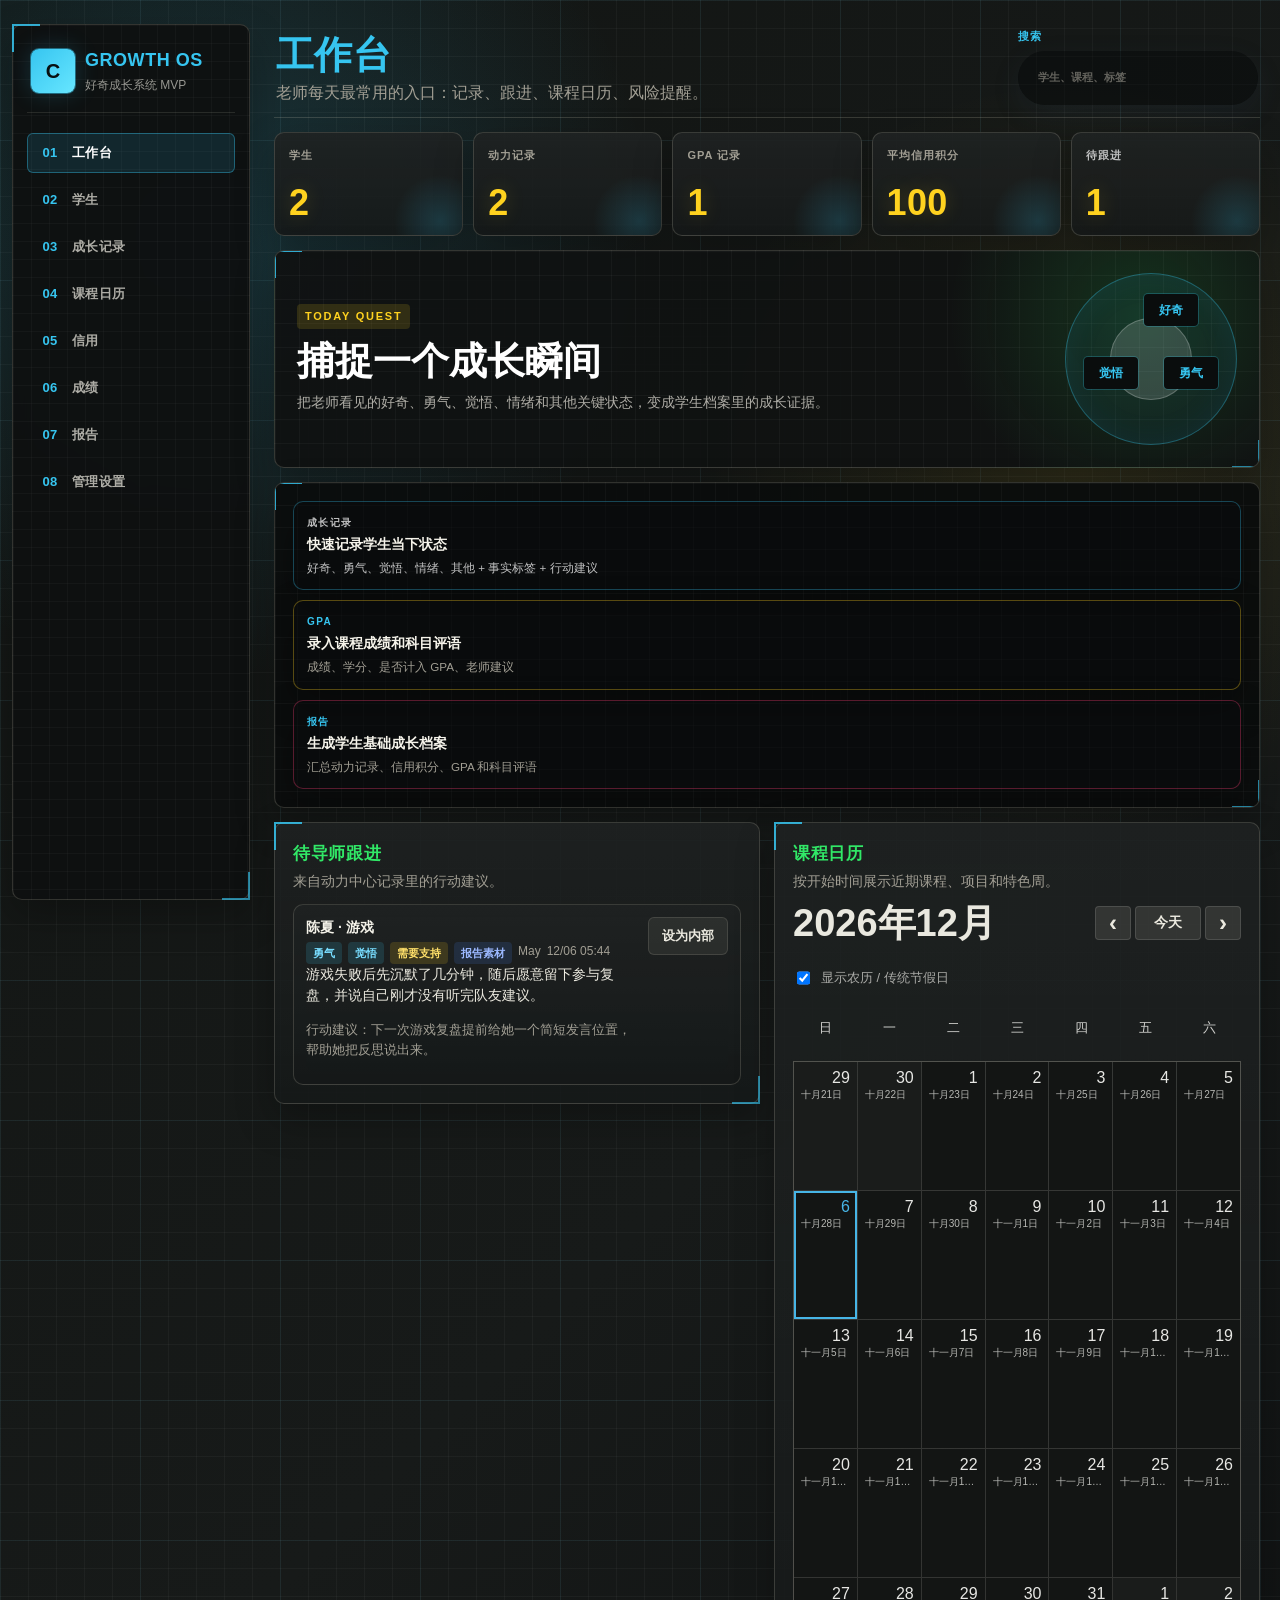
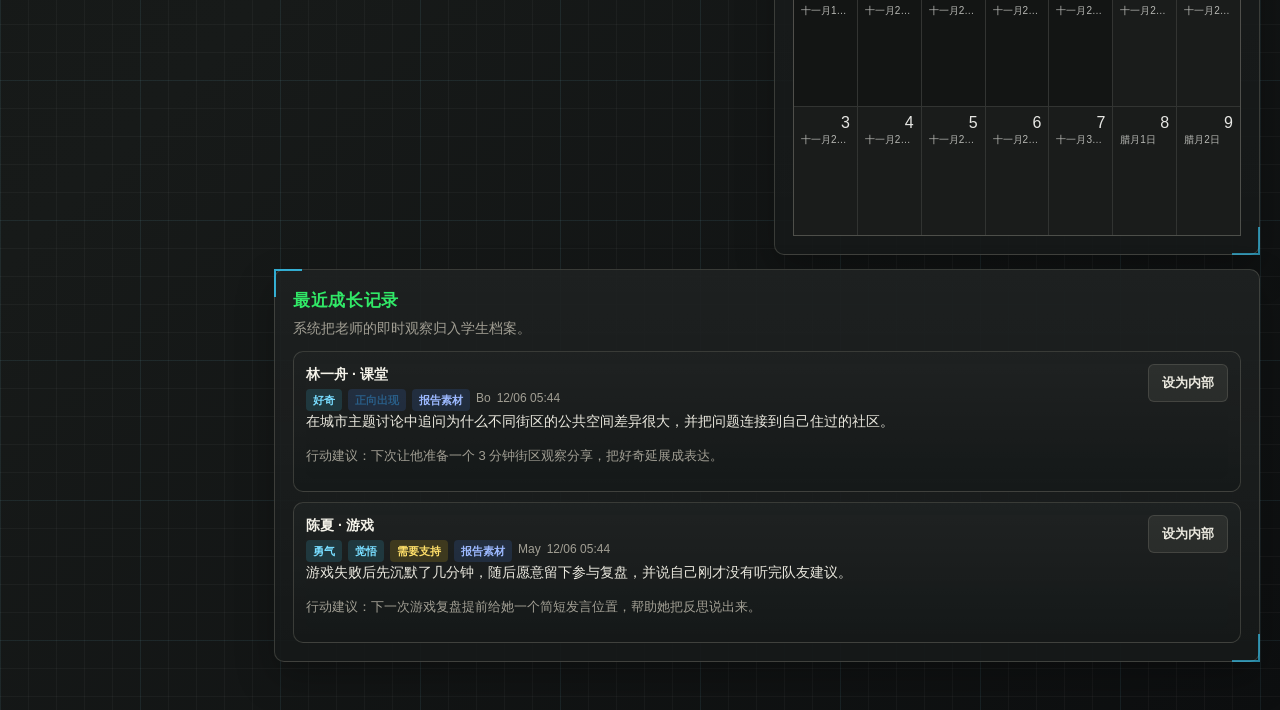
==== commit 985e4ff9: "Improve Growth OS course calendar and reports" ====
--- a/growth-os-mvp/index.html
+++ b/growth-os-mvp/index.html
@@ -263,6 +263,7 @@
               <label class="wide">事实描述<textarea name="fact" required rows="4" placeholder="只写老师看到的具体行为，不先下判断。"></textarea></label>
               <label class="wide">行动建议<textarea name="suggestion" rows="3" placeholder="下一步如何支持这个学生。"></textarea></label>
               <label class="check-row wide"><input type="checkbox" name="followUp"> 需要导师跟进</label>
+              <label class="check-row wide"><input type="checkbox" name="reportVisible" checked> 可进入报告素材</label>
               <button class="primary-button wide" type="submit">保存动力记录</button>
             </form>
           </section>
@@ -346,6 +347,45 @@
             <div id="courseList" class="record-list empty-aware"></div>
           </section>
         </div>
+        <section class="panel course-calendar-board">
+          <div class="panel-head">
+            <h2>三个月课程日历</h2>
+            <p>用色块查看未来三个月排课；同一天按开始时间从早到晚排列，点击色块查看详情并编辑。</p>
+          </div>
+          <div class="course-calendar-controls">
+            <button class="secondary-button small-button" data-course-calendar-prev type="button">上三个月</button>
+            <label>起始月份<input id="courseCalendarMonth" type="month"></label>
+            <button class="secondary-button small-button" data-course-calendar-today type="button">回到本月</button>
+            <button class="secondary-button small-button" data-course-calendar-next type="button">下三个月</button>
+          </div>
+          <div id="courseQuarterCalendar" class="course-quarter-calendar"></div>
+          <div id="courseCalendarDetail" class="course-calendar-detail empty-aware"></div>
+        </section>
+        <section class="panel">
+          <div class="panel-head">
+            <h2>学生修课记录</h2>
+            <p>登记学生是否报名、进行中、完成、退出或旁听；成绩录入后会自动补为已完成修课记录。</p>
+          </div>
+          <form id="courseEnrollmentForm" class="form-grid compact">
+            <label>学生<select name="studentId" id="courseEnrollmentStudent" required></select></label>
+            <label>课程/项目<select name="courseId" data-course-select required></select></label>
+            <label>周期<input name="term" placeholder="2026 春季 / 项目第 1 期"></label>
+            <label>状态
+              <select name="status">
+                <option>报名</option>
+                <option>进行中</option>
+                <option>已完成</option>
+                <option>退出</option>
+                <option>旁听</option>
+              </select>
+            </label>
+            <label>参与次数<input name="attendanceCount" type="number" min="0" placeholder="例：12"></label>
+            <label class="wide">备注<input name="note" placeholder="例：完成展示；中途退出；旁听不计入 GPA"></label>
+            <button class="primary-button wide" type="submit">保存修课记录</button>
+          </form>
+          <div id="studentCourseStats" class="course-summary-panel empty-aware"></div>
+          <div id="courseEnrollmentList" class="record-list empty-aware"></div>
+        </section>
       </section>
 
       <section class="view" id="view-attendance" data-title="信用" data-subtitle="记录信用加减项，查看信用分影响线和风险学生。">
@@ -486,8 +526,15 @@
           </details>
           <div class="report-controls">
             <label>选择学生<select id="reportStudent"></select></label>
+            <label>开始日期<input id="reportStartDate" type="date"></label>
+            <label>结束日期<input id="reportEndDate" type="date"></label>
             <button class="primary-button" id="generateReport" type="button">生成报告</button>
             <button class="secondary-button" id="printReport" type="button">打印 / 存为 PDF</button>
+          </div>
+          <div class="tool-block">
+            <h3>动力中心报告素材</h3>
+            <p class="muted-text">默认只勾选“可进入报告”的记录；导师反思或敏感内容可在成长记录页设为“仅内部”。</p>
+            <div id="reportMotivationPicker" class="report-record-picker empty-aware"></div>
           </div>
         </section>
         <article id="reportOutput" class="report-output panel"></article>
--- a/growth-os-mvp/styles.css
+++ b/growth-os-mvp/styles.css
@@ -2094,6 +2094,207 @@
   color: var(--gold);
 }
 
+.course-summary-panel {
+  display: grid;
+  gap: 10px;
+  margin: 12px 0;
+}
+
+.course-summary-grid {
+  grid-template-columns: repeat(3, minmax(0, 1fr));
+}
+
+.course-type-grid {
+  display: grid;
+  grid-template-columns: repeat(3, minmax(0, 1fr));
+  gap: 10px;
+}
+
+.course-type-card {
+  border: 1px solid rgba(218, 213, 194, 0.14);
+  border-radius: var(--radius-sm);
+  background: rgba(4, 7, 8, 0.28);
+  padding: 10px;
+}
+
+.course-type-card strong {
+  display: block;
+  margin-bottom: 5px;
+  color: var(--gold);
+  font-size: 13px;
+}
+
+.course-type-card span {
+  color: var(--muted);
+  font-size: 12px;
+}
+
+.course-calendar-board {
+  display: grid;
+  gap: 12px;
+}
+
+.course-calendar-controls {
+  display: flex;
+  align-items: end;
+  gap: 10px;
+  flex-wrap: wrap;
+}
+
+.course-calendar-controls label {
+  min-width: 180px;
+}
+
+.course-quarter-calendar {
+  display: grid;
+  grid-template-columns: repeat(3, minmax(0, 1fr));
+  gap: 12px;
+}
+
+.course-month-panel {
+  border: 1px solid rgba(218, 213, 194, 0.14);
+  border-radius: var(--radius-sm);
+  background: rgba(4, 7, 8, 0.28);
+  padding: 10px;
+  min-width: 0;
+}
+
+.course-month-title {
+  color: var(--green);
+  font-size: 13px;
+  font-weight: 900;
+  letter-spacing: 0.06em;
+  margin-bottom: 8px;
+}
+
+.course-month-weekdays,
+.course-month-grid {
+  display: grid;
+  grid-template-columns: repeat(7, minmax(0, 1fr));
+}
+
+.course-month-weekdays span {
+  color: var(--muted);
+  font-size: 10px;
+  text-align: center;
+  padding-bottom: 5px;
+}
+
+.course-month-grid {
+  border: 1px solid rgba(218, 213, 194, 0.12);
+  background: rgba(218, 213, 194, 0.1);
+  gap: 1px;
+}
+
+.course-month-cell {
+  min-height: 74px;
+  background: rgba(17, 20, 19, 0.9);
+  padding: 4px;
+  overflow: hidden;
+}
+
+.course-month-cell.muted {
+  background: rgba(24, 27, 26, 0.82);
+  opacity: 0.62;
+}
+
+.course-month-cell.today {
+  box-shadow: inset 0 0 0 1px rgba(54, 197, 240, 0.75);
+}
+
+.course-month-date {
+  color: var(--muted);
+  font-size: 10px;
+  line-height: 1;
+  text-align: right;
+  margin-bottom: 4px;
+}
+
+.course-day-blocks {
+  display: grid;
+  gap: 3px;
+}
+
+.course-day-block {
+  display: block;
+  width: 100%;
+  min-height: 8px;
+  border: 0;
+  border-radius: 2px;
+  padding: 0;
+  opacity: 0.92;
+}
+
+.course-day-block:hover {
+  opacity: 1;
+  outline: 1px solid rgba(235, 233, 223, 0.78);
+  outline-offset: 1px;
+}
+
+.course-day-block.event-color-1 { background: #36c5f0; }
+.course-day-block.event-color-2 { background: #31e867; }
+.course-day-block.event-color-3 { background: #ffd21f; }
+.course-day-block.event-color-4 { background: #b770ff; }
+.course-day-block.event-color-5 { background: #ff725e; }
+.course-day-block.event-color-6 { background: #58d68d; }
+.course-day-block.event-color-7 { background: #6f8cff; }
+.course-day-block.event-color-8 { background: #ff75d8; }
+
+.course-calendar-detail {
+  display: grid;
+  gap: 10px;
+}
+
+.selected-course-detail {
+  display: grid;
+  grid-template-columns: minmax(0, 1fr) auto;
+  gap: 12px;
+  align-items: start;
+}
+
+.report-record-picker {
+  display: grid;
+  gap: 8px;
+}
+
+.report-record-row {
+  display: grid;
+  grid-template-columns: auto minmax(0, 1fr);
+  gap: 10px;
+  align-items: start;
+  border: 1px solid rgba(218, 213, 194, 0.14);
+  border-radius: var(--radius-sm);
+  background: rgba(4, 7, 8, 0.28);
+  padding: 10px;
+}
+
+.report-record-row input {
+  margin-top: 4px;
+}
+
+.report-record-row span {
+  display: grid;
+  gap: 4px;
+}
+
+.report-record-row strong {
+  color: var(--ink);
+  font-size: 13px;
+}
+
+.report-record-row small,
+.report-record-row em {
+  color: var(--muted);
+  font-size: 12px;
+  font-style: normal;
+  line-height: 1.45;
+}
+
+.report-record-row.internal-only {
+  border-color: rgba(255, 63, 120, 0.24);
+  background: rgba(255, 63, 120, 0.08);
+}
+
 .filter-details {
   margin-bottom: 12px;
   padding: 9px 11px;
@@ -2231,6 +2432,7 @@
   .workspace-grid,
   .two-column,
   .students-layout,
+  .course-quarter-calendar,
   .stats-grid {
     grid-template-columns: 1fr;
   }
@@ -2275,6 +2477,14 @@
 
   .attendance-row {
     grid-template-columns: 1fr;
+  }
+
+  .selected-course-detail {
+    grid-template-columns: 1fr;
+  }
+
+  .course-month-cell {
+    min-height: 58px;
   }
 
   .panel,
@@ -2326,7 +2536,9 @@
   .policy-summary-grid,
   .policy-sections,
   .report-filter-grid,
-  .module-filter-grid {
+  .module-filter-grid,
+  .course-summary-grid,
+  .course-type-grid {
     grid-template-columns: 1fr;
   }
 }
